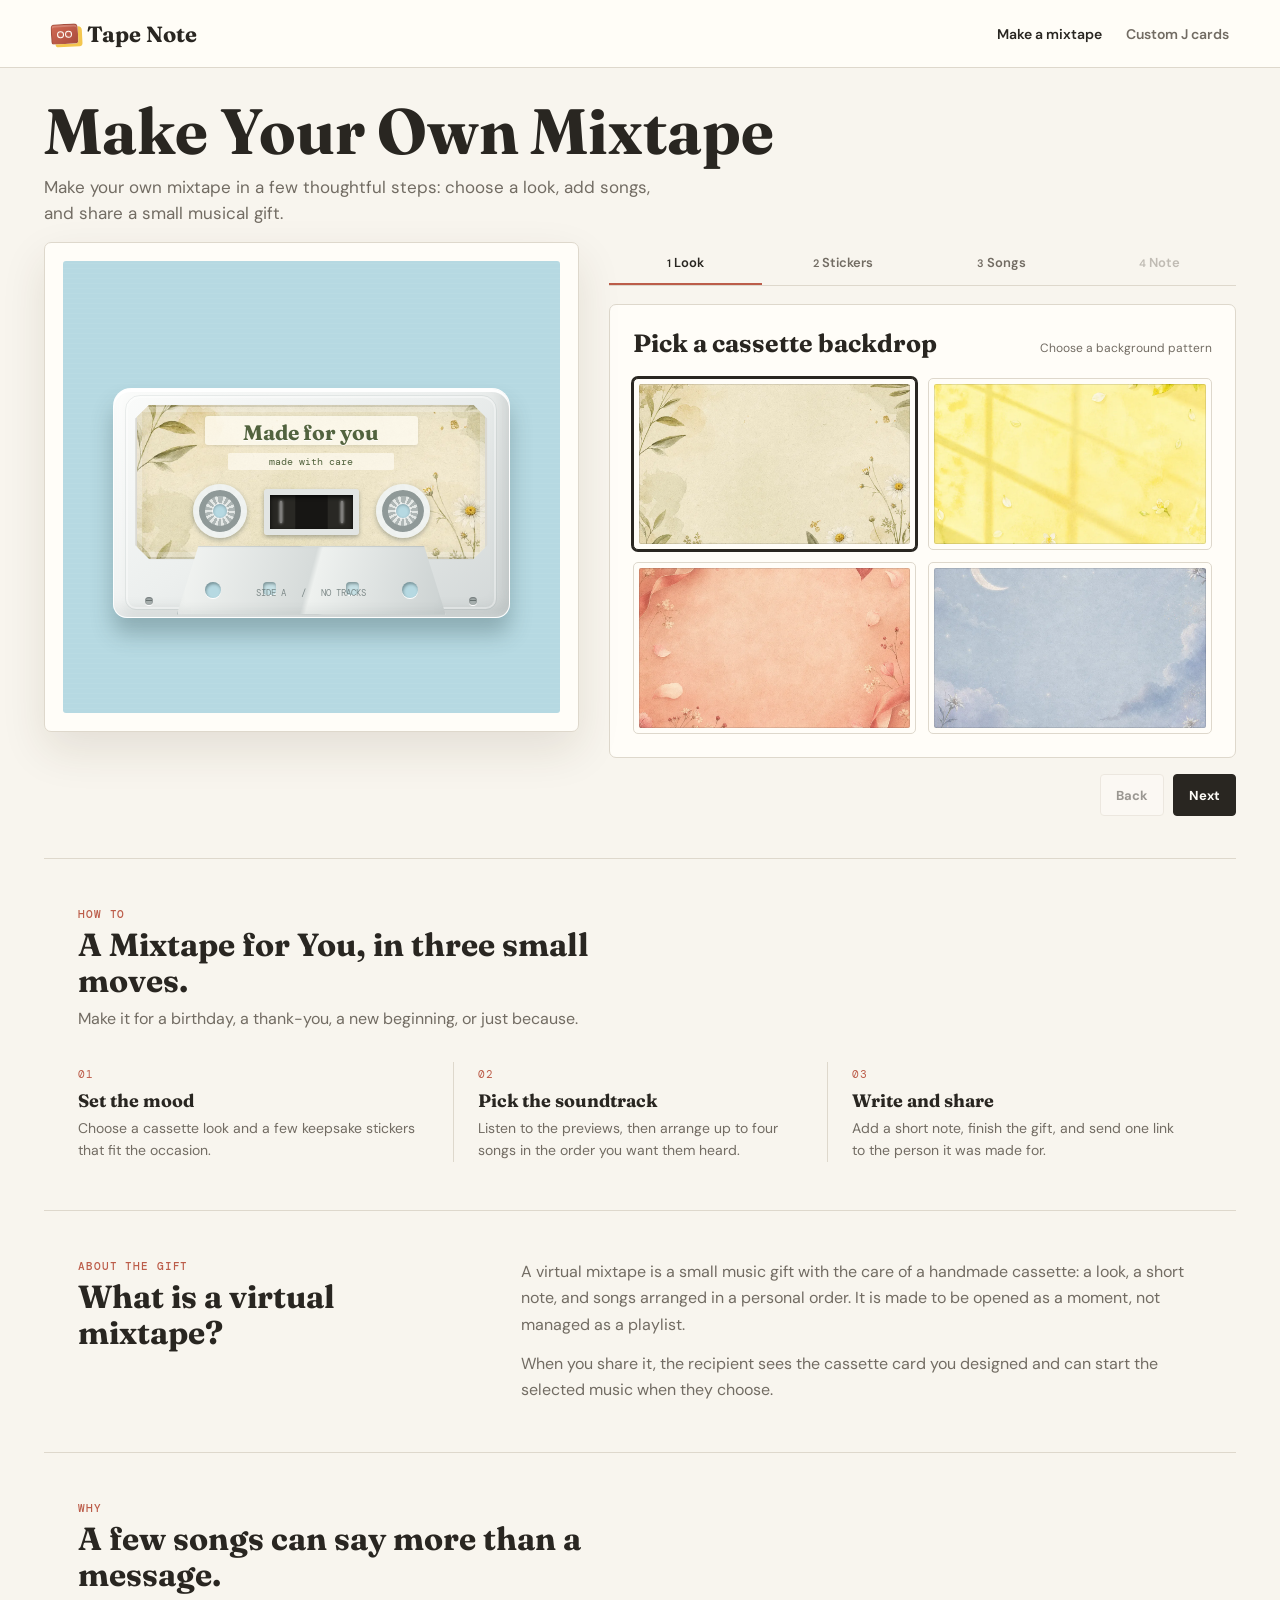
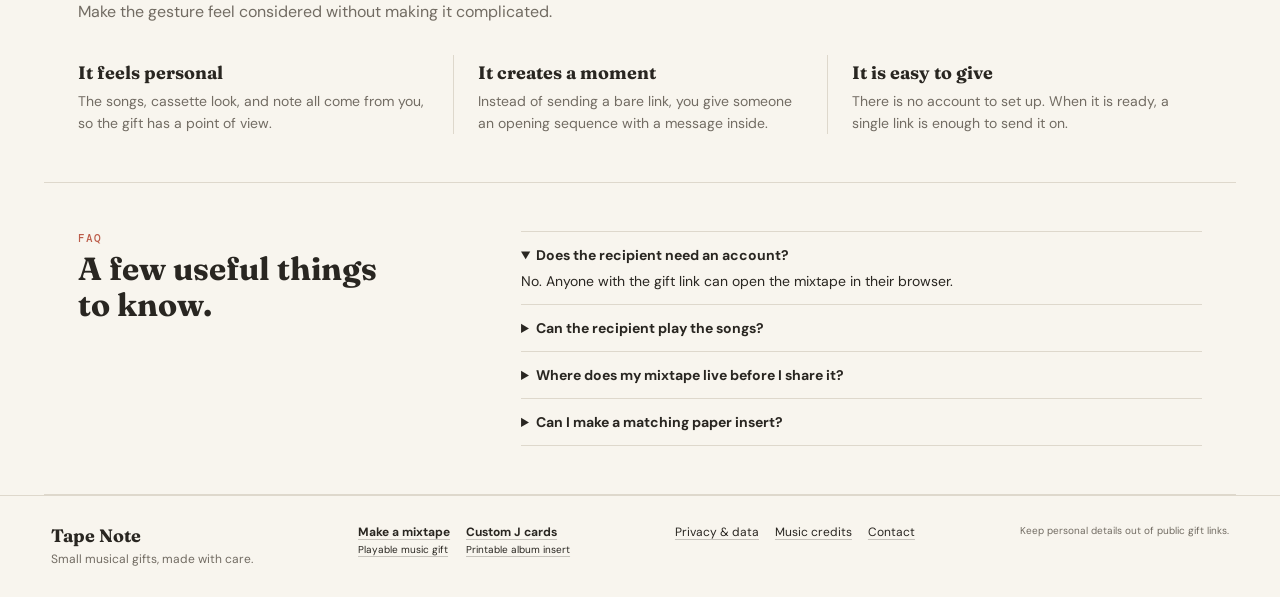
==== index.html @ 18b7fa3a "Initial site deploy" ====
<!doctype html>
<html lang="en">
  <head>
    <meta charset="UTF-8" />
    <meta name="viewport" content="width=device-width, initial-scale=1.0" />
    <meta name="description" content="Make your own mixtape as a custom cassette card. Choose a look, add songs and share a small musical gift." />
    <meta name="theme-color" content="#f8f5ed" />
    <link rel="canonical" href="http://127.0.0.1:4173/" />
    <link rel="icon" href="./assets/tape-note-favicon.svg" type="image/svg+xml" />
    <meta property="og:type" content="website" />
    <meta property="og:url" content="http://127.0.0.1:4173/" />
    <meta property="og:title" content="Make Your Own Mixtape | Tape Note" />
    <meta property="og:description" content="A small musical gift made from a cassette look, a few songs and a note." />
    <meta property="og:image" content="http://127.0.0.1:4173/assets/tape-note-social-preview-og.png" />
    <meta property="og:image:width" content="1200" />
    <meta property="og:image:height" content="630" />
    <meta name="twitter:card" content="summary_large_image" />
    <meta name="twitter:title" content="Make Your Own Mixtape | Tape Note" />
    <meta name="twitter:description" content="A small musical gift made from a cassette look, a few songs and a note." />
    <meta name="twitter:image" content="http://127.0.0.1:4173/assets/tape-note-social-preview-og.png" />
    <title>Make Your Own Mixtape | Tape Note</title>
    <link rel="preconnect" href="https://fonts.googleapis.com" />
    <link rel="preconnect" href="https://fonts.gstatic.com" crossorigin />
    <link href="https://fonts.googleapis.com/css2?family=DM+Mono:wght@400;500&family=DM+Sans:wght@400;500;600;700&family=Fraunces:opsz,wght@9..144,600;9..144,700&display=swap" rel="stylesheet" />
    <link rel="stylesheet" href="./styles.css" />
  </head>
  <body>
    <main id="app"></main>
    <script src="./app.js"></script>
    <script type="application/ld+json">
      {
        "@context": "https://schema.org",
        "@type": "WebApplication",
        "name": "Tape Note",
        "applicationCategory": "MultimediaApplication",
        "operatingSystem": "Web",
        "description": "Create and share a small cassette-style musical gift.",
        "url": "http://127.0.0.1:4173/"
      }
    </script>
  </body>
</html>
---- styles.css ----
:root {
  --ink: #292621;
  --muted: #726c63;
  --paper: #fffdf8;
  --line: #ded8cc;
  --cream: #f1e7cf;
  --yellow: #f4c64e;
  --sky: #78b8d1;
  --brick: #bc5d4a;
  --green: #789772;
  --shadow: 0 18px 45px rgba(64, 47, 21, .11);
}

* { box-sizing: border-box; }
body { margin: 0; color: var(--ink); background: #f8f5ee; font-family: "DM Sans", sans-serif; }
button, input, textarea { font: inherit; }
button { cursor: pointer; }

.site-header { height: 68px; display: flex; align-items: center; justify-content: space-between; padding: 0 clamp(18px, 4vw, 62px); border-bottom: 1px solid var(--line); background: rgba(255,253,248,.94); position: sticky; top: 0; z-index: 30; backdrop-filter: blur(12px); }
.brand { color: var(--ink); font-family: "Fraunces", serif; font-weight: 700; font-size: 22px; text-decoration: none; letter-spacing: 0; display: flex; gap: 9px; align-items: center; }
.brand-mark { width: 27px; height: 20px; display: inline-block; position: relative; background: linear-gradient(145deg,#d16a54 0%,#aa4c3d 100%); border: 1px solid rgba(95,55,43,.2); border-radius: 4px 4px 3px 3px; transform: rotate(-3deg); box-shadow: 4px 3px 0 var(--yellow), inset 0 2px 0 rgba(255,255,255,.2); }
.brand-mark:before,.brand-mark:after { content: ""; position:absolute; width: 5px; height:5px; top: 6px; border: 1.5px solid #fffdf8; border-radius: 50%; box-shadow: inset 0 0 0 1px rgba(255,255,255,.12); }
.brand-mark:before { left: 5px; }
.brand-mark:after { right: 5px; }
.site-nav { display: flex; gap: 24px; align-items: center; }
.site-nav a { color: var(--muted); text-decoration: none; font-size: 14px; font-weight: 600; }
.site-nav a.active { color: var(--ink); }
.language { font-family: "DM Mono", monospace; font-size: 12px; color: var(--muted); border: 0; background: none; }

.intro { max-width: 1260px; margin: 0 auto; padding: 42px clamp(18px, 4vw, 34px) 26px; display: flex; justify-content: space-between; gap: 30px; align-items: end; }
.mix-intro { padding-top:30px; padding-bottom:16px; }
.mix-intro h1 { margin-top:0; }
.eyebrow { color: var(--brick); font-family: "DM Mono", monospace; font-size: 11px; letter-spacing: .08em; text-transform: uppercase; font-weight: 500; }
h1 { font: 700 clamp(36px, 5vw, 64px)/1.02 "Fraunces", serif; margin: 9px 0 12px; letter-spacing: 0; max-width: 740px; }
.intro p { max-width: 610px; margin: 0; color: var(--muted); font-size: 17px; line-height: 1.5; }
.intro-note { color: var(--muted); font-size: 13px; max-width: 200px; line-height: 1.45; border-left: 2px solid var(--yellow); padding-left: 13px; }

.workspace { max-width: 1260px; margin: 0 auto; padding: 0 clamp(18px, 4vw, 34px) 42px; display: grid; grid-template-columns: minmax(400px, .92fr) minmax(440px, 1.08fr); gap: 30px; align-items: start; }
.preview-column { position: sticky; top: 94px; }
.preview-shell { background: var(--paper); border: 1px solid var(--line); padding: 18px; box-shadow: var(--shadow); border-radius: 7px; }
.preview-label { display: flex; justify-content: space-between; color: var(--muted); font: 11px "DM Mono", monospace; margin-bottom: 13px; text-transform: uppercase; }
.artboard { --preview-blue:#b6d9e2; position: relative; width: 100%; aspect-ratio: 1.1; overflow: hidden; border-radius: 3px; background: var(--preview-blue); isolation: isolate; }
.artboard:after { content: ""; position: absolute; inset: 0; z-index: -1; opacity: .22; background-image: repeating-linear-gradient(0deg, transparent, transparent 4px, rgba(255,255,255,.8) 5px); mix-blend-mode: soft-light; }
.card-message { position: absolute; width: 65%; left: 8%; top: 8%; font: 600 clamp(17px, 2.1vw, 28px)/1.05 "Fraunces", serif; color: var(--theme-ink, var(--ink)); overflow-wrap: anywhere; }
.card-message small { font: 12px "DM Mono", monospace; display: block; margin-bottom: 7px; text-transform: uppercase; opacity: .62; }
.cassette { position:absolute; width:80%; height:51%; left:10%; top:28%; border-radius:18px 18px 14px 14px; background:linear-gradient(145deg,#fbfcfb 0%,#ecefee 46%,#d2d7d7 100%); border:1px solid rgba(255,255,255,.96); box-shadow:inset 0 3px 0 rgba(255,255,255,.95),inset 8px 0 10px rgba(255,255,255,.35),inset -7px -8px 13px rgba(77,88,89,.15),0 16px 22px rgba(42,68,73,.3); }
.cassette:before { content:""; position:absolute; left:5.5%; right:5.5%; top:7%; height:66%; background-color:var(--theme-tape,#e7d5ad); background-image:var(--theme-art); background-size:cover; background-repeat:no-repeat; background-position:center; border:2px solid rgba(95,105,105,.2); clip-path:polygon(4% 0,96% 0,100% 9%,100% 91%,96% 100%,4% 100%,0 91%,0 9%); box-shadow:inset 0 0 0 5px rgba(255,255,255,.25),inset 0 0 18px rgba(45,67,67,.12),0 2px 4px rgba(51,68,69,.17); }
.cassette:after { content:""; position:absolute; left:3%; right:3%; top:3%; height:93%; pointer-events:none; border-radius:15px 15px 11px 11px; border:1px solid rgba(117,128,128,.12); box-shadow:inset 0 0 0 2px rgba(255,255,255,.35); }
.tape-title { position:absolute; z-index:5; left:23%; right:23%; top:12%; min-height:27px; padding:5px 7px 2px; border-radius:3px; background:rgba(255,253,244,.76); font:700 clamp(14px,1.8vw,21px)/1.05 "Fraunces",serif; text-align:center; color:var(--theme-ink,var(--ink)); overflow-wrap:anywhere; text-shadow:0 1px rgba(255,255,255,.7); box-shadow:0 1px 3px rgba(46,54,52,.12); }
.tape-from { position:absolute; z-index:5; left:29%; right:29%; top:28%; padding:2px 5px; border-radius:2px; text-align:center; font:10px "DM Mono",monospace; color:var(--theme-ink,var(--ink)); background:rgba(255,253,244,.68); overflow:hidden; white-space:nowrap; text-overflow:ellipsis; }
.reel { position:absolute; z-index:6; top:42%; width:54px; height:54px; border-radius:50%; background:repeating-conic-gradient(#aeb6b5 0 13deg,#e3e7e5 14deg 25deg); border:6px solid rgba(241,244,242,.96); box-shadow:inset 0 0 0 6px #8f9998,inset 0 2px 3px rgba(38,54,55,.25),0 2px 5px rgba(44,59,59,.35); }
.reel.one { left:20%; }.reel.two { right:20%; }.reel:after { content:""; position:absolute; inset:14px; border-radius:50%; background:#b6d9e2; box-shadow:inset 0 1px 3px rgba(32,48,49,.32),0 0 0 1px rgba(255,255,255,.7); }
.tape-window { position:absolute; z-index:5; left:38%; right:38%; top:44%; height:46px; border-radius:3px; background:linear-gradient(90deg,#292824 0 30%,#171614 31% 69%,#292824 70%); border:6px solid #e2e5e3; box-shadow:inset 0 2px 5px rgba(0,0,0,.8),0 2px 4px rgba(42,53,53,.34); display:flex; justify-content:space-between; padding:6px 10px; }.tape-window i { width:2px; background:rgba(255,255,255,.4); box-shadow:0 0 3px rgba(255,255,255,.9); }
.cassette-lower { position:absolute; z-index:4; left:16%; right:16%; bottom:1%; height:30%; background:linear-gradient(105deg,#f3f5f3,#d6dbda 49%,#eef1ef 51%,#cbd1d1); clip-path:polygon(8% 0,92% 0,100% 100%,0 100%); border:1px solid rgba(95,106,106,.17); box-shadow:0 -3px 4px rgba(255,255,255,.72),inset 0 -5px 8px rgba(66,79,80,.08); }
.case-hole,.case-pin { position:absolute; top:52%; border-radius:50%; box-shadow:inset 1px 2px 3px rgba(34,49,50,.42),0 1px 0 white; }.case-hole { width:16px; height:16px; background:#b6d9e2; }.case-pin { width:13px; height:13px; background:#c6e0e5; border-radius:4px; }.case-hole.left { left:10%; }.case-hole.right { right:10%; }.case-pin.left { left:32%; }.case-pin.right { right:32%; }
.case-screw { position:absolute; z-index:7; bottom:5%; width:8px; height:8px; border-radius:50%; background:#a7afae; box-shadow:inset 0 1px 2px rgba(45,54,55,.5),0 1px 0 white; }.case-screw:after { content:""; position:absolute; left:1px; right:1px; top:3px; height:1px; background:#66706f; }.screw-one { left:8%; }.screw-two { right:8%; }
.tape-count { position:absolute; z-index:7; bottom:8%; left:30%; right:30%; text-align:center; color:#637170; font:9px "DM Mono",monospace; opacity:.78; }
.track-strip { position:absolute; bottom:6%; left:8%; right:8%; color:var(--theme-ink,var(--ink)); font: 11px/1.4 "DM Mono", monospace; overflow: hidden; text-align:center; white-space:nowrap; text-overflow:ellipsis; }
.sticker { position:absolute; z-index:9; width: 38px; height:38px; border: 0; background:transparent; font-size: 30px; line-height:38px; padding: 0; touch-action:none; filter: drop-shadow(1px 2px 0 rgba(43,35,24,.17)); }
.sticker:hover:after { content:"x"; font: 12px "DM Mono", monospace; position:absolute; top:-3px; right:-4px; width:16px; height:16px; line-height:16px; color:white; background: var(--ink); border-radius:50%; }
.gift-artboard { display:flex; align-items:center; justify-content:center; flex-direction:column; gap:20px; padding:30px; }
.jcase { position:relative; width:min(94%, 460px); aspect-ratio:1.96; border-radius:7px; overflow:hidden; background:
  linear-gradient(90deg,rgba(172,184,191,.4),rgba(255,255,255,.72) 3.5%,rgba(242,246,247,.36) 50%,rgba(255,255,255,.68) 96.5%,rgba(151,165,174,.43)),
  linear-gradient(180deg,rgba(255,255,255,.9),rgba(213,221,225,.58)); border:1px solid rgba(104,119,130,.5); box-shadow:0 20px 34px rgba(50,72,80,.25), 0 2px 0 rgba(255,255,255,.74) inset, 0 -2px 0 rgba(88,103,114,.15) inset; transform:perspective(1400px) rotateX(.8deg); }
.jcase-shell { position:absolute; z-index:6; inset:0; border-radius:inherit; background:
  linear-gradient(90deg,rgba(105,121,133,.28) 0 1.4%,rgba(255,255,255,.5) 1.5% 3.6%,transparent 3.7% 96.3%,rgba(255,255,255,.5) 96.4% 98.5%,rgba(105,121,133,.28) 98.6%),
  linear-gradient(180deg,transparent 48.2%,rgba(112,125,134,.28) 48.4% 49%,rgba(255,255,255,.45) 49.2% 50%,transparent 50.2% 58.6%,rgba(112,125,134,.25) 58.8% 59.4%,transparent 59.6%); border:2px solid rgba(255,255,255,.5); box-shadow:inset 0 0 0 1px rgba(93,108,120,.28), inset 8px 0 8px rgba(108,124,135,.16), inset -8px 0 8px rgba(108,124,135,.16), inset 0 9px 10px rgba(255,255,255,.25), inset 0 -10px 12px rgba(83,99,110,.1); pointer-events:none; }
.jcase-shell:before,.jcase-shell:after { content:""; position:absolute; left:4.5%; right:4.5%; height:3px; border-radius:50%; background:linear-gradient(180deg,rgba(255,255,255,.9),rgba(101,116,126,.22)); box-shadow:0 1px 2px rgba(80,95,105,.2); }
.jcase-shell:before { top:2px; }
.jcase-shell:after { bottom:2px; transform:scaleY(-1); }
.jcase-paper { position:absolute; z-index:1; left:4.4%; right:4.4%; top:4.6%; bottom:4.6%; border-radius:3px; background:
  linear-gradient(180deg,rgba(255,255,255,.98) 0%,rgba(250,248,243,.98) 52%,rgba(246,241,232,.96) 100%),
  repeating-linear-gradient(90deg,rgba(155,136,104,.06) 0 1px,transparent 1px 18px),
  repeating-linear-gradient(0deg,rgba(155,136,104,.04) 0 1px,transparent 1px 24px); box-shadow:inset 0 0 0 1px rgba(170,160,145,.22), inset 0 0 0 7px rgba(255,255,255,.15), 0 1px 0 rgba(255,255,255,.65); pointer-events:none; }
.jcase:before { content:""; position:absolute; z-index:7; inset:4px; border-radius:4px; border:1px solid rgba(98,111,124,.2); box-shadow:inset 0 0 0 1px rgba(255,255,255,.52); pointer-events:none; }
.jcase:after { content:""; position:absolute; z-index:5; inset:0; background:linear-gradient(118deg,rgba(255,255,255,.36) 0 14%,transparent 14% 48%,rgba(255,255,255,.12) 49% 56%,transparent 57%), linear-gradient(180deg,rgba(255,255,255,.08),transparent 38%,rgba(82,95,104,.04)); mix-blend-mode:screen; opacity:.72; pointer-events:none; }
.jcase-shine { position:absolute; z-index:5; left:-16%; top:-28%; width:54%; height:150%; transform:rotate(16deg); background:linear-gradient(90deg,transparent,rgba(255,255,255,.24),transparent); pointer-events:none; }
.jcase-frame { position:absolute; z-index:8; inset:0; width:100%; height:100%; object-fit:fill; pointer-events:none; filter:brightness(1.05) saturate(.82) contrast(.94); }
.jcase-with-frame { background:transparent; border:0; box-shadow:none; }
.jcase-with-frame:before { content:none; }
.jcase-with-frame:after { content:none; }
.jcase-with-frame .jcase-shell,.jcase-with-frame .jcase-shine { display:none; }
.jcase-with-frame .jcase-paper { left:10.7%; right:10.7%; top:12.5%; bottom:11.5%; background:linear-gradient(180deg,rgba(255,255,255,.99),rgba(250,247,238,.98)),repeating-linear-gradient(90deg,rgba(175,149,110,.055) 0 1px,transparent 1px 18px),repeating-linear-gradient(0deg,rgba(175,149,110,.035) 0 1px,transparent 1px 24px); }
.jcase-with-frame .jcard-top { left:10.7%; right:10.7%; top:12.5%; height:37.2%; }
.jcase-with-frame .jcard-band { left:10.7%; right:10.7%; top:49.7%; height:8.8%; }
.jcase-with-frame .jcard-tracks { left:10.7%; right:10.7%; top:58.5%; bottom:11.5%; }
.jcard-top { position:absolute; z-index:2; left:4.4%; right:4.4%; top:4.6%; height:43.8%; overflow:hidden; border-radius:3px 3px 0 0; background:radial-gradient(circle at 9% 21%,rgba(177,201,157,.2) 0 2px,transparent 2.5px),radial-gradient(circle at 85% 25%,rgba(215,165,159,.16) 0 2px,transparent 2.5px),linear-gradient(180deg,rgba(255,255,255,.98),rgba(245,242,236,.95)),repeating-linear-gradient(90deg,rgba(152,141,124,.04) 0 1px,transparent 1px 20px); box-shadow:inset 0 -1px 0 rgba(108,119,129,.08); }
.jcard-band { position:absolute; z-index:2; left:4.4%; right:4.4%; top:48.4%; height:11%; display:grid; grid-template-columns:auto auto auto 1fr auto auto auto 1fr; align-items:center; gap:4px; padding:0 3.5%; color:#403d38; background:linear-gradient(180deg,#fdf9ef,#f6efdd); border-top:1px solid rgba(120,108,92,.12); border-bottom:1px solid rgba(120,108,92,.18); font:7px "DM Mono",monospace; letter-spacing:.01em; text-transform:uppercase; }
.jcard-band span { display:inline-grid; place-items:center; width:12px; height:12px; color:#fffdf8; background:#2d2a25; border-radius:1px; font-size:8px; }
.jcard-band i { width:8px; height:8px; border:1px solid #67615a; border-radius:2px; }
.jcard-tracks { position:absolute; z-index:2; left:4.4%; right:4.4%; top:59.4%; bottom:4.6%; display:grid; grid-auto-flow:column; grid-template-columns:repeat(2,minmax(0,1fr)); grid-template-rows:repeat(2,minmax(0,1fr)); column-gap:9%; list-style:none; margin:0; padding:6px 7%; color:#1a5f9d; background:
  linear-gradient(180deg,rgba(255,255,255,.86),rgba(255,255,255,.78)),
  repeating-linear-gradient(#fffdf8 0 20px,#d9d1c3 21px); font:10px/20px "DM Sans",sans-serif; overflow:hidden; box-shadow:inset 0 1px 0 rgba(255,255,255,.86), inset 0 0 0 1px rgba(186,174,148,.1); }
.jcard-tracks li { min-width:0; white-space:nowrap; overflow:hidden; text-overflow:ellipsis; border-bottom:1px dotted rgba(71,64,52,.18); }
.gift-sticker { display:inline-grid; place-items:center; width:66px; height:66px; background:transparent; transform:rotate(-4deg); }
.gift-sticker img { display:block; width:100%; height:100%; object-fit:contain; filter:drop-shadow(0 5px 5px rgba(78,65,42,.16)); }
.gift-sticker.on-jcard { position:absolute; left:50%; top:52%; z-index:4; width:54px; height:54px; transform:translate(-50%,-50%) rotate(-4deg); }
.gift-sticker.on-jcard.sticker-count-2.sticker-slot-0 { left:34%; top:48%; }
.gift-sticker.on-jcard.sticker-count-2.sticker-slot-1 { left:67%; top:57%; }
.gift-sticker.on-jcard.sticker-count-3.sticker-slot-0 { left:24%; top:50%; }
.gift-sticker.on-jcard.sticker-count-3.sticker-slot-1 { left:51%; top:60%; }
.gift-sticker.on-jcard.sticker-count-3.sticker-slot-2 { left:77%; top:43%; }
.sticker-paper-sprig { color:#7a9a70; background:#f6efe0; border-radius:50% 44% 50% 45%; }
.sticker-tiny-heart { color:#c97674; background:#fff0ee; border-radius:50%; }
.little-note-card { position:relative; z-index:1; width:min(72%, 330px); min-height:112px; padding:24px 26px 16px 48px; color:#1a5f9d; background:repeating-linear-gradient(#fff 0 24px,#dfe5ec 25px),linear-gradient(90deg,transparent 0 40px,#efb5aa 41px,#efb5aa 42px,transparent 43px); border-radius:10px; box-shadow:0 10px 22px rgba(53,70,78,.16); transform:rotate(-2deg); }
.little-note-card:before { content:""; position:absolute; left:15px; top:17px; width:9px; height:9px; border-radius:50%; background:#acd4df; box-shadow:0 24px 0 #acd4df,0 48px 0 #acd4df,0 72px 0 #acd4df; }
.note-to { display:flex; align-items:baseline; gap:7px; min-width:0; margin:0 0 7px; color:#6c8394; }
.note-to small { color:#7b94a2; font:10px "DM Mono",monospace; letter-spacing:.06em; text-transform:uppercase; }
.note-to b { display:block; min-width:0; max-width:calc(100% - 30px); overflow:hidden; color:#b46b5b; font:700 19px/1 "Fraunces",serif; letter-spacing:0; text-overflow:ellipsis; text-shadow:0 1px rgba(255,255,255,.75); white-space:nowrap; border-bottom:1px solid rgba(180,107,91,.45); }
.note-from { display:flex; align-items:baseline; gap:7px; min-width:0; margin:-2px 0 8px; color:#6c8394; }
.note-from small { color:#7b94a2; font:10px "DM Mono",monospace; letter-spacing:.06em; text-transform:uppercase; }
.note-from b { min-width:0; max-width:calc(100% - 42px); overflow:hidden; color:#6b7f87; font:600 12px/1.1 "DM Sans",sans-serif; text-overflow:ellipsis; white-space:nowrap; }
.little-note-card p { margin:0; font-size:15px; line-height:1.6; overflow-wrap:anywhere; }
.final-gift { justify-content:flex-start; gap:14px; min-height:560px; padding:34px 30px 40px; }
.final-gift .little-note-card { z-index:4; width:min(64%, 310px); min-height:124px; margin-bottom:-38px; padding:20px 24px 14px 45px; transform:rotate(-2deg); box-shadow:0 12px 24px rgba(53,70,78,.19); }
.final-gift .little-note-card p { font-size:14px; line-height:1.58; }
.final-gift .jcase { z-index:2; width:min(76%, 430px); transform:perspective(1400px) rotateX(.5deg) rotateZ(-.4deg); }
.gift-cassette-player { position:relative; z-index:3; width:min(66%, 350px); aspect-ratio:1.82; margin-top:-8px; filter:drop-shadow(0 13px 18px rgba(49,72,76,.18)); }
.gift-player-stack { position:relative; z-index:3; width:min(78%, 410px); display:grid; gap:12px; justify-items:center; }
.gift-player-stack .gift-cassette-player { width:100%; }
.gift-track-list { width:100%; display:grid; gap:5px; padding:8px; background:rgba(255,253,248,.76); border:1px solid rgba(63,83,87,.15); border-radius:8px; text-align:left; }
.gift-track-button { display:grid; grid-template-columns:22px 1fr auto; align-items:center; gap:8px; min-height:32px; padding:5px 8px; border:0; border-radius:5px; color:#39494d; background:transparent; text-align:left; }
.gift-track-button:hover,.gift-track-button.is-current { background:rgba(182,217,226,.5); }
.gift-track-button span { color:#7b8b8d; font:11px "DM Mono",monospace; }
.gift-track-button strong { overflow:hidden; text-overflow:ellipsis; white-space:nowrap; font-size:12px; }
.gift-track-button small { color:#718084; font:10px "DM Mono",monospace; }
.gift-cassette-player .cassette { width:100%; height:100%; left:0; top:0; box-shadow:inset 0 3px 0 rgba(255,255,255,.95),inset 8px 0 10px rgba(255,255,255,.35),inset -7px -8px 13px rgba(77,88,89,.15),0 10px 16px rgba(42,68,73,.2); }
.gift-cassette-player .tape-title { font-size:clamp(13px,1.7vw,19px); }
.gift-cassette-player .tape-from { font-size:9px; }
.gift-cassette-player .tape-count { bottom:8%; }
.gift-cassette-player.is-playing .reel.one,
.gift-cassette-player.is-playing .reel.two { animation:cassette-reel-spin 5s linear infinite; }
@keyframes cassette-reel-spin { to { transform:rotate(360deg); } }
.cassette-play { position:absolute; z-index:8; left:50%; top:52%; display:grid; place-items:center; width:34px; height:34px; transform:translate(-50%,-50%); padding:0 0 0 2px; color:#fffdf8; border:2px solid rgba(255,255,255,.7); border-radius:50%; background:#22211e; box-shadow:0 2px 5px rgba(26,31,31,.44),inset 0 1px 1px rgba(255,255,255,.15); font-size:11px; line-height:1; }
.cassette-play:hover { background:#050505; }
.cassette-play.is-playing { padding-left:0; }
@media (prefers-reduced-motion: reduce) { .gift-cassette-player.is-playing .reel { animation:none; } }
.player-card { z-index:3; width:min(78%, 360px); display:grid; grid-template-columns:48px 1fr; gap:12px; align-items:center; padding:14px 16px; background:#fffdf8; border-radius:12px; box-shadow:0 12px 25px rgba(54,61,66,.16); }
.player-card strong { display:block; font-size:13px; white-space:nowrap; overflow:hidden; text-overflow:ellipsis; }
.player-card small { display:block; margin-top:2px; color:var(--muted); font-size:11px; }
.player-line { grid-column:1/-1; height:5px; border-radius:10px; background:#e7e3dd; overflow:hidden; }
.player-line i { display:block; width:22%; height:100%; background:#2d2a25; }
.song-play.big { width:44px; height:44px; color:#fffdf8; background:#050505; border-color:#050505; }
.preview-foot { display:flex; justify-content:space-between; align-items:center; font-size: 12px; color:var(--muted); padding: 13px 2px 0; }
.play-all { border:0; color:var(--ink); font: 500 12px "DM Mono", monospace; background:transparent; text-decoration:underline; text-underline-offset:3px; }

.editor { min-width: 0; }
.step-tabs { display:flex; gap: 4px; border-bottom:1px solid var(--line); margin-bottom:18px; overflow:auto; scrollbar-width:none; }
.step-tab { flex: 1; min-width:82px; padding: 12px 8px; color:var(--muted); font-size: 13px; font-weight: 600; border:0; background:transparent; border-bottom:2px solid transparent; white-space:nowrap; }
.step-tab.active { color:var(--ink); border-color:var(--brick); }
.step-tab:disabled { cursor:not-allowed; opacity:.42; }
.editor-panel { border: 1px solid var(--line); border-radius: 7px; background:var(--paper); padding: 23px; min-height: 415px; }
.step-heading { display:flex; justify-content:space-between; align-items:baseline; gap:12px; margin-bottom:20px; }.step-heading h2 { font: 700 25px "Fraunces", serif; margin:0; }.step-heading span { color:var(--muted); font-size:12px; }
.theme-grid { display:grid; grid-template-columns:repeat(2, 1fr); gap:10px; }
.backdrop-grid { display:grid; grid-template-columns:repeat(2, 1fr); gap:12px; }
.backdrop-option { aspect-ratio:1.65; padding:5px; border:1px solid var(--line); border-radius:5px; background:var(--paper); }
.backdrop-option i { display:block; width:100%; height:100%; background-color:var(--backdrop-color); background-image:var(--backdrop-art); background-size:cover; background-repeat:no-repeat; background-position:center; border-radius:2px; box-shadow:inset 0 0 0 1px rgba(39,38,33,.12); }
.backdrop-option.selected { border-color:var(--ink); box-shadow:0 0 0 2px var(--ink); }
.backdrop-option:focus-visible { outline:2px solid var(--brick); outline-offset:3px; }
.theme-option, .template-option { position:relative; text-align:left; min-height:108px; padding:14px; border:1px solid var(--line); border-radius:5px; background:var(--paper); color:var(--ink); overflow:hidden; }
.theme-option.selected, .template-option.selected { outline:2px solid var(--ink); outline-offset:1px; }.theme-swatch { position:absolute; inset:0; opacity:.9; }.theme-option span { position:relative; z-index:1; display:block; font:700 16px "Fraunces",serif; }.theme-option small { position:relative; z-index:1; display:block; margin-top:5px; font-size:11px; }
.template-grid { grid-template-columns:1fr; }.template-option { min-height:116px; padding:18px 16px 16px 130px; transition:border-color .18s ease, transform .18s ease, box-shadow .18s ease; }.template-option:hover { border-color:var(--ink); transform:translateY(-1px); }.template-option.selected { box-shadow:0 5px 12px rgba(45,41,33,.12); }.template-option span,.template-option small { position:relative; z-index:1; display:block; }.template-option span { font:700 18px "Fraunces",serif; }.template-option small { margin-top:5px; color:var(--muted); font:11px "DM Mono",monospace; }.template-swatch { position:absolute; left:14px; top:14px; width:96px; height:86px; overflow:hidden; border:1px solid rgba(47,45,37,.28); border-radius:3px; box-shadow:inset 0 0 0 3px rgba(255,255,255,.5),0 3px 7px rgba(52,47,37,.12); }.template-swatch:before,.template-swatch:after { content:""; position:absolute; }.template-choice-minimal .template-swatch { background:#fffdf6; }.template-choice-minimal .template-swatch:before { inset:13px 16px 12px; border:2px solid #52633e; border-radius:42px 42px 4px 4px; border-bottom:0; opacity:.72; }.template-choice-minimal .template-swatch:after { left:31px; top:34px; width:34px; height:34px; border:2px solid #52633e; border-radius:50%; box-shadow:0 -15px 0 -13px #52633e; opacity:.72; }.template-choice-floral .template-swatch { background:#fbf3e7 url("assets/jcard-flower-garden-v1.webp") center/cover; }.template-choice-floral .template-swatch:before { inset:0; background:rgba(255,252,245,.22); }.template-choice-floral .template-swatch:after { width:30px; height:30px; left:33px; top:28px; border:5px solid #d78d87; border-radius:48% 52% 45% 55%; box-shadow:18px -9px 0 -4px #d78d87,-16px -7px 0 -4px #d78d87,7px 13px 0 -4px #769071; }.template-choice-grid .template-swatch { background-color:#f1efe0; background-image:linear-gradient(rgba(53,90,112,.28) 1px,transparent 1px),linear-gradient(90deg,rgba(53,90,112,.28) 1px,transparent 1px); background-size:14px 14px; }.template-choice-grid .template-swatch:before { width:54px; height:54px; left:21px; top:16px; border-radius:50%; background:#273943; box-shadow:inset 0 0 0 11px #344a54,inset 0 0 0 26px #c86456; }.template-choice-grid .template-swatch:after { width:7px; height:7px; left:44px; top:39px; border-radius:50%; background:#f1efe0; }
.pattern-option { min-height:132px; padding-left:112px; display:flex; flex-direction:column; justify-content:center; }.pattern-swatch { position:absolute; left:15px; top:30px; width:82px; height:55px; display:block; border-radius:9px 9px 7px 7px; border:2px solid rgba(255,255,255,.96); outline:1px solid rgba(79,77,68,.18); box-shadow:inset 0 2px 0 rgba(255,255,255,.9),inset 0 -4px 6px rgba(54,62,58,.15),0 4px 8px rgba(47,38,24,.18); overflow:hidden; background:linear-gradient(145deg,#fbfcfb,#d7dcda); }
.pattern-swatch:before { content:""; position:absolute; left:7px; right:7px; top:5px; height:33px; background-color:#f2e6be; background-image:var(--thumb-art); background-size:cover; background-position:center; clip-path:polygon(7% 0,93% 0,100% 13%,100% 87%,93% 100%,7% 100%,0 87%,0 13%); border:1px solid rgba(58,67,63,.2); box-shadow:inset 0 0 0 2px rgba(255,255,255,.24); }
.pattern-swatch:after { content:""; position:absolute; left:11px; right:11px; bottom:4px; height:11px; background:linear-gradient(105deg,#eef1ef,#cbd1d1 49%,#f4f5f3 51%); clip-path:polygon(9% 0,91% 0,100% 100%,0 100%); }
.thumb-reel { position:absolute; z-index:3; top:23px; width:12px; height:12px; border-radius:50%; background:#cbd3d1; border:2px solid #f6f8f5; box-shadow:inset 0 0 0 2px #889594; }.thumb-reel.left { left:18px; }.thumb-reel.right { right:18px; }.thumb-window { position:absolute; z-index:4; top:24px; left:35px; width:12px; height:10px; border:2px solid #dfe5e2; background:#252520; border-radius:1px; }
.sticker-grid { display:grid; grid-template-columns:repeat(3, 1fr); gap:10px; }.sticker-option { min-height:82px; border:1px solid var(--line); border-radius:5px; background:#fffdf8; color:var(--ink); font-size:28px; }.sticker-option.selected { border-color:var(--ink); box-shadow:0 0 0 2px var(--ink); }.sticker-option .gift-sticker { margin:0 auto 7px; transform:scale(.82) rotate(-6deg); }.sticker-option span:last-child { display:block; margin-top:5px; font: 11px "DM Mono",monospace; color:var(--muted); }.sticker-option:disabled { opacity:.4; cursor:not-allowed; }
.playlist-filter { display:flex; gap:7px; overflow:auto; margin-bottom:14px; }.filter-pill { flex:0 0 auto; border:1px solid var(--line); color:var(--muted); background:transparent; border-radius:20px; font-size:12px; padding:7px 11px; }.filter-pill.active { background:var(--ink); color:#fffdf8; border-color:var(--ink); }
.song-list { display:grid; gap:8px; }.song { display:grid; grid-template-columns:34px 1fr auto; gap:10px; align-items:center; padding:9px 10px; border:1px solid var(--line); border-radius:5px; }.song.chosen { background:#f7f0dd; border-color:#d9b95e; }.song-play { width:30px; height:30px; border:1px solid var(--ink); border-radius:50%; background:#fffdf8; font-size:11px; line-height:1; }.song-play.is-playing { color:#fffdf8; background:var(--ink); }.song strong { display:block; font-size:13px; }.song small { display:block; font:11px "DM Mono",monospace; color:var(--muted); margin-top:2px; }.song small a { color:inherit; text-decoration:underline; text-underline-offset:2px; }.song-add { border:0; background:transparent; color:var(--brick); font-size:12px; font-weight:700; }
.chosen-tracks { margin-top:18px; padding-top:16px; border-top:1px dashed var(--line); }.chosen-tracks h3 { font-size:12px; text-transform:uppercase; letter-spacing:.06em; margin:0 0 8px; color:var(--muted); }.chosen-row { display:grid; grid-template-columns:24px 1fr auto auto auto; align-items:center; gap:7px; font-size:13px; padding:5px 0; }.small-action { border:0; background:transparent; color:var(--muted); padding:2px 4px; font-family:"DM Mono",monospace; }.small-action:hover { color:var(--brick); }
.field-grid { display:grid; grid-template-columns:1fr 1fr; gap:13px; }.field.full { grid-column:1/-1; }.field label { display:flex; justify-content:space-between; margin-bottom:6px; font-size:12px; font-weight:700; }.field label span { color:var(--muted); font:11px "DM Mono",monospace; font-weight:400; }.field input,.field textarea { width:100%; padding:10px 11px; border:1px solid var(--line); border-radius:4px; color:var(--ink); background:#fffefa; outline:none; }.field textarea { min-height:88px; resize:vertical; }.field input:focus,.field textarea:focus { border-color:var(--brick); box-shadow:0 0 0 3px rgba(188,93,74,.12); }
.action-bar { display:flex; flex-wrap:wrap; gap:9px; margin-top:16px; }.editor-actions { justify-content:flex-end; }.primary,.secondary { min-height:42px; border-radius:4px; padding:0 15px; font-weight:700; font-size:13px; }.primary { color:#fffdf8; background:var(--ink); border:1px solid var(--ink); }.secondary { color:var(--ink); border:1px solid var(--line); background:#fffdf8; }.primary:hover { background:#4a443a; }.secondary:hover { border-color:var(--ink); }.secondary:disabled { opacity:.45; cursor:not-allowed; }.privacy-note { color:var(--muted); font-size:11px; line-height:1.45; margin:14px 0 0; }
.toast { position:fixed; bottom:22px; left:50%; transform:translateX(-50%); z-index:50; color:white; background:var(--ink); padding:10px 15px; font-size:13px; box-shadow:var(--shadow); border-radius:4px; }
.error { color:#a9352b; font-size:12px; min-height:18px; margin-top:10px; }

.gift-page { min-height:calc(100vh - 68px); background:#b6d9e2; padding:42px clamp(18px,4vw,34px) 70px; text-align:center; }
.gift-heading { max-width:620px; margin:0 auto 20px; }
.gift-heading h1 { margin-left:auto; margin-right:auto; }
.gift-heading p { margin:0 auto; color:#51636a; line-height:1.55; max-width:460px; }
.gift-showcase { max-width:640px; margin:0 auto; }
.gift-showcase .gift-artboard { aspect-ratio:auto; background:transparent; overflow:visible; }
.share-panel { max-width:420px; margin:18px auto 0; text-align:left; }
.gift-credits { max-width:620px; margin:18px auto 0; padding:9px 2px 0; border-top:1px solid rgba(63,83,87,.16); color:#52636a; text-align:left; font-size:11px; line-height:1.5; }
.gift-credits summary { width:max-content; cursor:pointer; color:#66797d; font:600 11px "DM Mono",monospace; letter-spacing:.04em; }
.gift-credits summary::marker { color:#829598; }
.gift-credits div { padding:7px 0 0 14px; }
.gift-credits p { margin:2px 0; }
.gift-credits a { color:inherit; }
.share-panel label { display:block; margin-bottom:8px; font-weight:700; font-size:13px; }
.share-panel div { display:grid; grid-template-columns:1fr auto; gap:8px; }
.share-panel input { width:100%; min-height:42px; border:0; border-radius:7px; padding:0 12px; color:var(--muted); background:#fffdf8; box-shadow:inset 0 0 0 1px rgba(38,35,29,.1); }
.gift-page .action-bar { justify-content:center; }

.details { max-width:1192px; margin:0 auto; padding: 54px clamp(18px,4vw,34px) 80px; border-top:1px solid var(--line); }.details-grid { display:grid; grid-template-columns:.65fr 1.35fr; gap:60px; }.details h2 { margin:0 0 14px; font:700 34px/1.1 "Fraunces",serif; }.details p { color:var(--muted); line-height:1.65; }.faq { display:grid; gap:0; }.faq details { border-top:1px solid var(--line); padding:14px 0; }.faq details:last-child { border-bottom:1px solid var(--line); }.faq summary { cursor:pointer; font-weight:700; font-size:14px; }.faq p { margin:8px 0 0; font-size:14px; }
.mix-howto,.mix-what-is,.mix-why,.mix-faq { max-width:1192px; margin:0 auto; padding:48px clamp(18px,4vw,34px); border-bottom:1px solid var(--line); }
.mix-howto { border-top:1px solid var(--line); }
.mix-section-heading,.mix-howto-heading { max-width:610px; }.mix-section-heading h2,.mix-howto-heading h2,.mix-what-is h2,.mix-faq-heading h2 { margin:6px 0 8px; font:700 32px/1.12 "Fraunces",serif; }.mix-section-heading p,.mix-howto-heading p { margin:0; color:var(--muted); line-height:1.55; }
.mix-howto-steps,.mix-why-points { display:grid; grid-template-columns:repeat(3,1fr); gap:0; margin-top:30px; }.mix-howto-steps article,.mix-why-points article { min-width:0; padding:0 24px; border-left:1px solid var(--line); }.mix-howto-steps article:first-child,.mix-why-points article:first-child { padding-left:0; border-left:0; }.mix-howto-steps span { color:var(--brick); font:11px "DM Mono",monospace; letter-spacing:.08em; }.mix-howto-steps h3,.mix-why-points h3 { margin:8px 0 7px; font:700 18px/1.15 "Fraunces",serif; }.mix-howto-steps p,.mix-why-points p { margin:0; color:var(--muted); font-size:14px; line-height:1.55; }
.mix-what-is,.mix-faq { display:grid; grid-template-columns:.72fr 1.28fr; gap:60px; }.mix-what-is p { margin:0 0 13px; color:var(--muted); line-height:1.65; }.mix-what-is p:last-child { margin-bottom:0; }.mix-faq-heading { max-width:330px; }.mix-faq .faq { align-self:start; }.mix-faq .faq a { color:var(--ink); font-weight:700; text-underline-offset:3px; }
.jcard-howto { max-width:1192px; margin:0 auto; padding:42px clamp(18px,4vw,34px); border-top:1px solid var(--line); border-bottom:1px solid var(--line); }.jcard-howto-heading { max-width:560px; }.jcard-howto h2 { margin:6px 0 7px; font:700 30px/1.1 "Fraunces",serif; }.jcard-howto-heading p { margin:0; color:var(--muted); line-height:1.55; }.jcard-howto-steps { display:grid; grid-template-columns:repeat(3,1fr); gap:0; margin-top:28px; }.jcard-howto-steps article { min-width:0; padding:0 24px; border-left:1px solid var(--line); }.jcard-howto-steps article:first-child { padding-left:0; border-left:0; }.jcard-howto-steps span { color:var(--brick); font:11px "DM Mono",monospace; letter-spacing:.08em; }.jcard-howto-steps h3 { margin:8px 0 7px; font:700 18px/1.15 "Fraunces",serif; }.jcard-howto-steps p { margin:0; color:var(--muted); font-size:14px; line-height:1.55; }
.jcard-why,.jcard-what-is,.jcard-faq { max-width:1192px; margin:0 auto; padding:48px clamp(18px,4vw,34px); border-bottom:1px solid var(--line); }
.jcard-section-heading { max-width:610px; }.jcard-section-heading h2,.jcard-what-is h2,.jcard-faq-heading h2 { margin:6px 0 8px; font:700 32px/1.12 "Fraunces",serif; }.jcard-section-heading p { margin:0; color:var(--muted); line-height:1.55; }
.jcard-why-points { display:grid; grid-template-columns:repeat(3,1fr); gap:0; margin-top:30px; }.jcard-why-points article { min-width:0; padding:0 24px; border-left:1px solid var(--line); }.jcard-why-points article:first-child { padding-left:0; border-left:0; }.jcard-why-points h3 { margin:0 0 7px; font:700 18px/1.15 "Fraunces",serif; }.jcard-why-points p { margin:0; color:var(--muted); font-size:14px; line-height:1.55; }
.jcard-what-is,.jcard-faq { display:grid; grid-template-columns:.72fr 1.28fr; gap:60px; }.jcard-what-is p { margin:0 0 13px; color:var(--muted); line-height:1.65; }.jcard-what-is p:last-child { margin-bottom:0; }.jcard-faq-heading { max-width:330px; }.jcard-faq .faq { align-self:start; }.jcard-faq .faq a { color:var(--ink); font-weight:700; text-underline-offset:3px; }

/* The template cards show the actual paper art, not an abstract icon. */
.template-choice-minimal .template-swatch { background:#f7f0e2 url("assets/jcard-letterpress-ivory-v1.webp") center/cover; }.template-choice-minimal .template-swatch:before,.template-choice-minimal .template-swatch:after { display:none; }
.template-choice-floral .template-swatch:after { display:none; }
.template-choice-grid .template-swatch { background:#e7d2a8 url("assets/jcard-record-atelier-v1.webp") center/cover; }.template-choice-grid .template-swatch:before,.template-choice-grid .template-swatch:after { display:none; }

/* J card */
.j-artboard { --j-ink:var(--theme-ink,var(--ink)); aspect-ratio:1.42; display:grid; grid-template-columns:1fr 1.22fr 1fr; position:relative; isolation:isolate; overflow:hidden; color:var(--j-ink); background:#fffdf6; border:1px solid rgba(51,48,39,.22); border-radius:3px; box-shadow:0 9px 20px rgba(50,45,34,.14); }
.j-artboard:before { content:""; position:absolute; z-index:-1; inset:0; pointer-events:none; }
.j-panel { position:relative; z-index:1; min-width:0; padding:15px; border-right:1px dashed rgba(39,34,27,.48); }.j-panel:last-child { border:0; }.j-spine { display:flex; flex-direction:column; justify-content:space-between; }.j-list-panel { display:flex; flex-direction:column; }.j-small { font:10px "DM Mono",monospace; letter-spacing:.04em; text-transform:uppercase; }.j-title { margin-top:8px; font:700 clamp(14px,1.8vw,22px)/1.02 "Fraunces",serif; overflow-wrap:anywhere; }.j-artist { margin-top:5px; color:var(--j-ink); opacity:.72; font:11px "DM Mono",monospace; }.j-spine-mark { width:40px; height:28px; margin:12px 0 auto; opacity:.58; }
.j-cover { height:54%; min-height:68px; margin-top:13px; position:relative; overflow:hidden; border:2px solid var(--j-ink); background:rgba(255,253,246,.42); }.j-cover:before,.j-cover:after,.j-cover i { content:""; position:absolute; display:block; }.j-cover b { position:absolute; z-index:2; left:9px; bottom:7px; color:var(--j-ink); font:9px "DM Mono",monospace; letter-spacing:.08em; text-transform:uppercase; }.j-cover i { z-index:1; }.j-track-heading { font:700 11px "DM Mono",monospace; text-transform:uppercase; margin-bottom:7px; }.j-tracks { margin:0; padding-left:18px; font-size:11px; line-height:1.5; }.j-list-panel > * { position:relative; z-index:1; }.j-list-panel:after { content:""; position:absolute; z-index:0; top:72px; right:13px; bottom:66px; left:13px; pointer-events:none; }.j-note { position:relative; z-index:2; margin-top:auto; padding-top:9px; border-top:1px solid color-mix(in srgb,var(--j-ink) 35%,transparent); font:italic 11px/1.45 "Fraunces",serif; text-align:left; overflow-wrap:anywhere; }.j-note:before { content:"a little note"; display:block; margin-bottom:4px; color:var(--j-ink); font:8px "DM Mono",monospace; font-style:normal; letter-spacing:.07em; text-transform:uppercase; opacity:.72; }.print-lines { position:absolute; z-index:3; inset:0; pointer-events:none; }.print-lines:before,.print-lines:after { content:"fold"; color:rgba(39,34,27,.45); font:8px "DM Mono",monospace; position:absolute; top:2px; padding:0 3px; }.print-lines:before { left:33.333%; }.print-lines:after { left:66.666%; }

/* Quiet paper with a restrained arch mark. */
.template-minimal { background:#fffdf6; }.template-minimal:before { background:radial-gradient(circle at 12% 84%,rgba(82,99,62,.09) 0 1px,transparent 1.5px),radial-gradient(circle at 88% 14%,rgba(82,99,62,.08) 0 1px,transparent 1.5px); background-size:15px 15px,19px 19px; }.template-minimal .j-panel { border-color:rgba(82,99,62,.3); }.template-minimal .j-spine { border-left:3px solid rgba(82,99,62,.48); padding-left:12px; }.template-minimal .j-spine-mark { border:2px solid var(--j-ink); border-bottom:0; border-radius:25px 25px 0 0; box-sizing:border-box; }.template-minimal .j-spine-mark:after { content:""; display:block; width:11px; height:11px; margin:7px auto; border:2px solid var(--j-ink); border-radius:50%; }.template-minimal .j-cover { border-radius:18px 18px 2px 2px; }.template-minimal .j-cover:before { width:84%; height:112%; left:8%; top:22%; border:2px solid var(--j-ink); border-bottom:0; border-radius:80px 80px 0 0; opacity:.55; }.template-minimal .j-cover:after { width:34px; height:34px; left:calc(50% - 17px); top:42%; border:2px solid var(--j-ink); border-radius:50%; opacity:.7; }.template-minimal .j-cover i { width:2px; height:56%; left:50%; top:25%; background:var(--j-ink); opacity:.38; }

.template-minimal { background:#f7f0e2 url("assets/jcard-letterpress-ivory-v1.webp") center/cover; }.template-minimal:before { background:none; }.template-minimal .j-spine { border-left-color:rgba(107,113,83,.45); }.template-minimal .j-list-panel:after { display:none; }.template-minimal .j-cover { border:0; border-radius:0; background:url("assets/jcard-letterpress-ivory-v1.webp") 100% 100%/270% auto no-repeat; }.template-minimal .j-cover:before,.template-minimal .j-cover:after,.template-minimal .j-cover i { display:none; }.template-minimal .j-cover b { left:0; bottom:0; padding:4px 7px; color:var(--j-ink); background:rgba(255,253,246,.82); }

/* Pressed flowers run over the whole fold, with light writing areas. */
.template-floral { background:#fbf3e7 url("assets/jcard-flower-garden-v1.webp") center/cover; }.template-floral:before { background:linear-gradient(rgba(255,251,244,.28),rgba(255,251,244,.28)); }.template-floral .j-panel { border-color:rgba(119,91,74,.35); }.template-floral .j-list-panel,.template-floral .j-cover-panel { background:rgba(255,253,247,.62); box-shadow:inset 0 0 0 1px rgba(255,255,255,.32); }.template-floral .j-spine { background:rgba(255,250,242,.52); border-left:3px solid rgba(157,103,91,.52); padding-left:12px; }.template-floral .j-title { color:#8e5c54; }.template-floral .j-spine-mark { width:42px; height:34px; background:radial-gradient(circle at 50% 34%,#d78d87 0 7px,transparent 8px),radial-gradient(circle at 30% 52%,#d78d87 0 7px,transparent 8px),radial-gradient(circle at 70% 52%,#d78d87 0 7px,transparent 8px),radial-gradient(circle at 50% 71%,#d78d87 0 7px,transparent 8px); }.template-floral .j-spine-mark:after { content:""; position:absolute; width:2px; height:24px; left:34px; top:40%; background:#769071; transform:rotate(-24deg); }.template-floral .j-cover { border-color:#9d675b; background:linear-gradient(rgba(255,250,242,.15),rgba(255,250,242,.15)),url("assets/jcard-flower-garden-v1.webp") center/cover; }.template-floral .j-cover:before { width:47px; height:47px; left:calc(50% - 24px); top:24%; border-radius:48% 52% 45% 55%; background:#d78d87; box-shadow:23px -11px 0 -9px #d78d87,-22px -11px 0 -9px #d78d87,0 25px 0 -9px #d78d87; opacity:.92; }.template-floral .j-cover:after { width:3px; height:58%; left:50%; bottom:5px; background:#769071; transform:rotate(18deg); }.template-floral .j-cover i { width:45%; height:36%; left:23%; top:30%; border-left:2px solid #769071; border-right:2px solid #769071; border-radius:50%; opacity:.7; }

.template-floral .j-list-panel { background:transparent; box-shadow:none; }.template-floral .j-list-panel:after { top:62px; bottom:72px; left:3px; right:3px; background:url("assets/jcard-flower-garden-v1.webp") 4% 92%/285% auto no-repeat; opacity:.42; }.template-floral .j-note { padding:8px 9px 7px; border:1px solid rgba(157,103,91,.28); background:rgba(255,250,243,.76); box-shadow:0 4px 9px rgba(89,74,58,.08); }.template-floral .j-note:before { color:#8e5c54; }.template-floral .j-cover { border:0; background:url("assets/jcard-flower-garden-v1.webp") 5% 86%/270% auto no-repeat; }.template-floral .j-cover:before,.template-floral .j-cover:after,.template-floral .j-cover i { display:none; }.template-floral .j-cover b { left:0; bottom:0; padding:4px 7px; color:#8e5c54; background:rgba(255,250,243,.8); }

/* Keep the tiny flower stem inside its own spine mark. */
.template-floral .j-spine-mark { position:relative; }

/* Ledger paper, numbered tracks, and a proper vinyl label. */
.template-grid { background-color:#f1efe0; background-image:linear-gradient(rgba(53,90,112,.23) 1px,transparent 1px),linear-gradient(90deg,rgba(53,90,112,.23) 1px,transparent 1px); background-size:18px 18px; }.template-grid:before { background:linear-gradient(90deg,transparent 0 7.8%,rgba(200,100,86,.5) 7.8% 8.1%,transparent 8.1%); }.template-grid .j-panel { border-color:rgba(53,90,112,.47); }.template-grid .j-spine,.template-grid .j-list-panel,.template-grid .j-cover-panel { background:rgba(255,253,245,.66); }.template-grid .j-spine { border-left:4px solid #c86456; padding-left:11px; }.template-grid .j-title { color:#273943; }.template-grid .j-track-heading { color:#c86456; letter-spacing:.08em; }.template-grid .j-spine-mark { position:relative; width:34px; height:34px; border-radius:50%; background:#273943; box-shadow:inset 0 0 0 7px #405862,inset 0 0 0 14px #c86456; }.template-grid .j-spine-mark:after { content:""; position:absolute; width:5px; height:5px; left:calc(50% - 2.5px); top:calc(50% - 2.5px); border-radius:50%; background:#f1efe0; }.template-grid .j-cover { border-color:#273943; background:radial-gradient(circle,#f1efe0 0 7%,#c86456 7.5% 23%,#405862 23.5% 30%,#273943 30.5% 100%); }.template-grid .j-cover:before { width:72%; height:72%; left:14%; top:14%; border:1px solid rgba(241,239,224,.7); border-radius:50%; box-shadow:0 0 0 12px rgba(241,239,224,.12),0 0 0 25px rgba(241,239,224,.1); }.template-grid .j-cover:after { width:3px; height:29%; left:50%; top:0; background:#c86456; }.template-grid .j-cover b { color:#fffdf6; }
.template-grid { background:#e7d2a8 url("assets/jcard-record-atelier-v1.webp") center/cover; }.template-grid:before { background:none; }.template-grid .j-spine,.template-grid .j-list-panel,.template-grid .j-cover-panel { background:rgba(255,250,237,.34); }.template-grid .j-spine { border-left-color:#a75e48; }.template-grid .j-spine-mark { width:34px; height:30px; border-radius:0; background:url("assets/jcard-record-atelier-v1.webp") 100% 80%/300% auto no-repeat; box-shadow:none; }.template-grid .j-spine-mark:after { display:none; }.template-grid .j-list-panel:after { display:none; }.template-grid .j-cover { border:0; background:url("assets/jcard-record-atelier-v1.webp") 100% 90%/260% auto no-repeat; }.template-grid .j-cover:before,.template-grid .j-cover:after,.template-grid .j-cover i { display:none; }.template-grid .j-cover b { left:0; bottom:0; padding:4px 7px; color:#5b4031; background:rgba(255,249,232,.82); }

/* Gift J-card: a physical cassette case wraps the folded paper without changing the mixtape UI. */
.j-gift-case { position:relative; padding:13px; isolation:isolate; overflow:hidden; border:1px solid rgba(103,118,127,.42); border-radius:7px; background:linear-gradient(105deg,rgba(135,153,162,.46),rgba(250,253,252,.76) 5%,rgba(244,248,247,.34) 48%,rgba(255,255,255,.68) 95%,rgba(114,132,142,.42)); box-shadow:0 16px 27px rgba(66,78,80,.2),inset 0 0 0 2px rgba(255,255,255,.58),inset 8px 0 12px rgba(85,105,116,.1),inset -7px 0 10px rgba(85,105,116,.1); }
.j-gift-case:before { content:""; position:absolute; z-index:3; inset:5px; border:1px solid rgba(92,112,120,.24); border-radius:4px; box-shadow:inset 0 0 0 1px rgba(255,255,255,.58),inset 0 8px 11px rgba(255,255,255,.2); pointer-events:none; }
.j-gift-case:after { content:""; position:absolute; z-index:2; top:-36%; bottom:-38%; left:13%; width:22%; transform:rotate(15deg); background:linear-gradient(90deg,transparent,rgba(255,255,255,.4),transparent); pointer-events:none; }
.j-gift-case .j-artboard { position:relative; z-index:1; }
.jcard-workspace .j-title { font-size:clamp(13px,1.55vw,19px); }
.jcard-workspace .j-cover b,.jcard-reveal-page .j-cover b { display:none; }
.j-gift-meta { display:grid; gap:4px; color:var(--j-ink); font:9px/1.35 "DM Mono",monospace; letter-spacing:.03em; opacity:.82; overflow:hidden; }
.j-gift-meta span { overflow:hidden; text-overflow:ellipsis; white-space:nowrap; }
.j-note-recipient { display:block; margin-bottom:4px; color:var(--j-ink); font:600 9px "DM Mono",monospace; font-style:normal; letter-spacing:.02em; opacity:.9; overflow:hidden; text-overflow:ellipsis; white-space:nowrap; }
.j-note p { margin:0; }
.j-track-dedications { position:absolute; z-index:3; top:8px; left:8px; right:8px; display:grid; gap:4px; padding:6px; color:var(--j-ink); background:rgba(255,253,246,.72); box-shadow:0 1px 3px rgba(65,56,42,.08); font:italic 7px/1.25 "Fraunces",serif; }
.j-track-dedications p { margin:0; overflow:hidden; text-overflow:ellipsis; white-space:nowrap; }
.j-track-dedications b { margin-right:2px; font:600 6px "DM Mono",monospace; font-style:normal; letter-spacing:.02em; text-transform:uppercase; }
.track-note-picker { margin-top:18px; padding-top:15px; border-top:1px dashed var(--line); }
.track-note-heading { display:flex; justify-content:space-between; gap:12px; align-items:flex-start; margin-bottom:10px; }.track-note-heading h3 { margin:0; font:700 14px "Fraunces",serif; }.track-note-heading p { margin:3px 0 0; color:var(--muted); font-size:11px; }.track-note-heading > span { color:var(--muted); font:11px "DM Mono",monospace; }
.track-note-choices { display:flex; flex-wrap:wrap; gap:7px; }.track-note-choice { display:flex; align-items:center; gap:7px; max-width:100%; padding:7px 9px; color:var(--ink); border:1px solid var(--line); border-radius:4px; background:#fffefa; font:11px "DM Sans",sans-serif; }.track-note-choice span { overflow:hidden; text-overflow:ellipsis; white-space:nowrap; }.track-note-choice i { display:grid; place-items:center; width:15px; height:15px; color:var(--muted); border-left:1px solid var(--line); font:14px/1 "DM Mono",monospace; font-style:normal; }.track-note-choice.selected { color:#fffdf8; border-color:var(--ink); background:var(--ink); }.track-note-choice.selected i { color:#fffdf8; border-left-color:rgba(255,255,255,.28); }
.track-note-field { display:block; margin-top:10px; }.track-note-field > span { display:block; margin-bottom:4px; color:var(--muted); font:11px "DM Mono",monospace; }.track-note-field textarea { width:100%; min-height:56px; padding:8px 10px; color:var(--ink); border:1px solid var(--line); border-radius:4px; background:#fffefa; font:12px/1.4 "DM Sans",sans-serif; resize:vertical; outline:none; }.track-note-field textarea:focus { border-color:var(--brick); box-shadow:0 0 0 3px rgba(188,93,74,.12); }
.jcard-reveal-page { min-height:100vh; display:grid; place-items:center; padding:clamp(22px,5vw,72px); background:#f5f1e7; }.jcard-reveal { width:min(100%,760px); }.jcard-reveal-kicker { margin:0 0 12px; color:#726c63; font:11px "DM Mono",monospace; letter-spacing:.06em; text-align:center; text-transform:uppercase; }.jcard-reveal-back { display:flex; width:max-content; min-height:38px; margin:14px auto 0; align-items:center; justify-content:center; padding:0 12px; text-decoration:none; }
.example-badge { display:inline-block; margin:0 0 8px; padding:4px 8px; color:#8b6848; background:#f3e6d0; border:1px solid rgba(139,104,72,.22); border-radius:3px; font:10px "DM Mono",monospace; letter-spacing:.05em; text-transform:uppercase; }
.jcard-readable-summary { display:none; }
.recipient-opening { position:absolute; z-index:8; inset:0; display:grid; place-items:center; align-content:center; gap:12px; padding:24px; text-align:center; background:rgba(245,241,231,.92); }
.recipient-opening p { margin:0; color:#6e675f; font:italic 18px "Fraunces",serif; }
.recipient-opening button { min-height:42px; }
.jcard-reveal-content { position:relative; }
.jcard-reveal-content.is-awaiting-open > .j-gift-case { visibility:hidden; }
.gift-showcase { position:relative; }
.gift-showcase.is-awaiting-open { min-height:420px; }
.gift-showcase.is-awaiting-open .recipient-opening { position:absolute; }
.product-switch { display:flex; gap:22px; align-items:flex-start; }
.product-switch a { display:grid; gap:3px; color:var(--muted); text-decoration:none; }
.product-switch a:hover { color:var(--ink); }
.product-switch strong { font-size:12px; }
.product-switch small { font-size:10px; }
.site-footer-links { display:flex; gap:14px; }
.jcard-workspace .field input,.jcard-workspace .field textarea,.jcard-workspace .field select { width:100%; padding:10px 11px; border:1px solid var(--line); border-radius:4px; color:var(--ink); background:#fffefa; outline:none; }
.jcard-intro { padding-top:24px; padding-bottom:14px; }
.jcard-intro h1 { margin-top:0; font-size:clamp(36px,4vw,54px); }
.jcard-intro p { font-size:15px; }
.jcard-action-bar { justify-content:flex-start; }
.jcard-workspace .editor-panel { min-height:auto; }
.jcard-workspace .field textarea { min-height:98px; }
.jcard-workspace .field input:focus,.jcard-workspace .field textarea:focus,.jcard-workspace .field select:focus { border-color:var(--brick); box-shadow:0 0 0 3px rgba(188,93,74,.12); }

@media (min-width:821px) {
  .jcard-workspace .preview-column { padding-top:60px; }
  .jcard-workspace .template-option { min-height:96px; padding:13px 14px 13px 112px; }
  .jcard-workspace .template-swatch { left:12px; top:12px; width:82px; height:70px; }
  .jcard-workspace .template-option span { font-size:17px; }
  .jcard-workspace .template-option small { margin-top:3px; }
}

.track-inputs { display:grid; grid-template-columns:1fr 1fr; gap:14px; }.track-box { border:1px solid var(--line); padding:12px; border-radius:5px; }.track-box h3 { margin:0 0 8px; font:700 13px "Fraunces",serif; }.track-box input { width:100%; padding:8px; border:0; border-bottom:1px solid var(--line); background:transparent; margin-top:3px; font-size:12px; outline:none; }.track-box input:focus { border-color:var(--brick); }

@media (max-width: 820px) { .site-header { height:60px; }.site-nav { gap:13px; }.site-nav a { font-size:12px; }.language { display:none; }.intro { padding-top:27px; display:block; }.mix-intro { padding-top:22px; padding-bottom:14px; }.intro-note { margin-top:16px; }.workspace { grid-template-columns:1fr; padding-bottom:28px; }.preview-column { position:relative; top:auto; }.preview-shell { padding:12px; }.editor-panel { padding:17px; min-height: 385px; }.mix-howto-steps,.mix-why-points { grid-template-columns:1fr; gap:20px; }.mix-howto-steps article,.mix-why-points article { padding:20px 0 0; border-top:1px solid var(--line); border-left:0; }.mix-howto-steps article:first-child,.mix-why-points article:first-child { padding-top:0; border-top:0; }.mix-what-is,.mix-faq { grid-template-columns:1fr; gap:24px; }.jcard-howto-steps { grid-template-columns:1fr; gap:20px; }.jcard-howto-steps article { padding:20px 0 0; border-top:1px solid var(--line); border-left:0; }.jcard-howto-steps article:first-child { padding-top:0; border-top:0; }.details { padding-top:38px; }.details-grid { grid-template-columns:1fr; gap:22px; }.artboard { aspect-ratio:1.25; }.field-grid,.track-inputs { grid-template-columns:1fr; }.field.full { grid-column:auto; } }
@media (max-width: 820px) { .jcard-why-points { grid-template-columns:1fr; gap:20px; }.jcard-why-points article { padding:20px 0 0; border-top:1px solid var(--line); border-left:0; }.jcard-why-points article:first-child { padding-top:0; border-top:0; }.jcard-what-is,.jcard-faq { grid-template-columns:1fr; gap:24px; } }
@media (max-width: 540px) {
  body { overflow-x:hidden; }
  .site-header { padding:0 14px; }
  .brand { gap:6px; font-size:19px; }
  .brand-mark { width:22px; height:17px; }
  .brand-mark:before,.brand-mark:after { width:4px; height:4px; top:5px; }
  .brand-mark:before { left:3px; }
  .brand-mark:after { right:3px; }
  .site-nav { gap:12px; }
  .site-nav a { font-size:11px; white-space:nowrap; }
  .intro { padding:26px 16px 18px; }
  .intro p { font-size:15px; }
  .intro-note { margin-top:14px; max-width:none; }
  .workspace { padding:0 14px 28px; gap:20px; }
  .preview-shell { padding:10px; }
  .artboard { aspect-ratio:1.15; }
  .editor-panel { min-height:auto; padding:18px 14px; }
  .step-tabs { gap:0; margin-bottom:14px; }
  .step-tab { min-width:72px; padding:10px 6px; font-size:12px; }
  .step-heading { align-items:flex-start; margin-bottom:16px; }
  .step-heading h2 { font-size:22px; }
  .backdrop-grid { gap:8px; }
  .sticker-grid { gap:7px; }
  .sticker-option { min-height:76px; }
  .song { grid-template-columns:34px minmax(0,1fr) auto; gap:8px; padding:9px 8px; }
  .song strong { overflow:hidden; text-overflow:ellipsis; white-space:nowrap; }
  .song small { font-size:10px; }
  .chosen-row { grid-template-columns:20px minmax(0,1fr) auto auto auto; gap:3px; }
  .chosen-row span:nth-child(2) { overflow:hidden; text-overflow:ellipsis; white-space:nowrap; }
  .small-action { padding:3px; font-size:11px; }
  .action-bar { display:grid; grid-template-columns:1fr 1fr; }
  .action-bar .primary,.action-bar .secondary { width:100%; }
  .gift-page { padding:28px 14px 50px; }
  .gift-heading { margin-bottom:14px; }
  .gift-heading h1 { font-size:34px; }
  .gift-showcase { width:100%; }
  .final-gift { min-height:0; padding:24px 4px 30px; gap:8px; }
  .final-gift .little-note-card { width:88%; min-height:110px; margin-bottom:-30px; padding:17px 20px 12px 40px; }
  .final-gift .little-note-card p { font-size:13px; }
  .final-gift .jcase { width:91%; }
  .gift-cassette-player { width:82%; margin-top:-4px; }
  .gift-player-stack { width:96%; }
  .share-panel div { grid-template-columns:1fr; }
  .details { padding:38px 16px 55px; }
  .details h2 { font-size:28px; }
  .j-title { font-size:12px; line-height:1.08; }.j-artist { font-size:8px; }.j-small { font-size:7px; }
  .j-panel { padding:10px; }
  .j-note { margin-top:auto; padding-top:6px; font-size:9px; line-height:1.35; }
  .j-note:before { margin-bottom:3px; font-size:7px; }
  .j-note-recipient { margin-bottom:3px; font-size:8px; }
  .j-gift-meta { gap:3px; font-size:8px; line-height:1.3; }
  .j-tracks { font-size:9px; line-height:1.4; }
  .jcard-reveal-back { min-height:34px; margin-top:12px; padding:0 10px; font-size:11px; }
}

.site-footer { display:flex; align-items:flex-start; justify-content:space-between; gap:24px; padding:28px clamp(16px,4vw,56px) 30px; border-top:1px solid var(--line); color:var(--muted); font-size:12px; }
.site-footer-brand { display:flex; flex-direction:column; gap:4px; }
.site-footer-brand strong { color:var(--ink); font:700 18px "Fraunces",serif; }
.site-footer nav { display:flex; flex-wrap:wrap; gap:16px; }
.site-footer a { color:var(--ink); text-decoration:underline; text-decoration-color:rgba(39,36,30,.24); text-underline-offset:3px; }
.site-footer a:hover { text-decoration-color:var(--ink); }
.site-footer small { max-width:220px; line-height:1.45; }
.legal-page { width:min(760px,calc(100% - 32px)); margin:0 auto; padding:72px 0 90px; }
.legal-page h1 { max-width:640px; margin:10px 0 18px; font:700 clamp(36px,6vw,64px)/.98 "Fraunces",serif; letter-spacing:0; }
.legal-lead { max-width:620px; margin:0 0 52px; color:var(--muted); font-size:18px; line-height:1.6; }
.legal-page section { padding:24px 0; border-top:1px solid var(--line); }
.legal-page h2 { margin:0 0 9px; font:700 23px/1.15 "Fraunces",serif; }
.legal-page p { max-width:680px; margin:0 0 12px; color:var(--muted); line-height:1.7; }
.legal-page p:last-child { margin-bottom:0; }

@media (max-width: 820px) {
  .jcard-workspace .preview-column { position:sticky; top:60px; z-index:12; padding:6px 0; background:var(--paper); }
  .jcard-workspace .preview-shell { max-width:500px; margin:0 auto; padding:8px; }
  .jcard-workspace .j-gift-case { transform:scale(.84); transform-origin:top center; margin-bottom:-42px; }
}
@media (max-width: 540px) {
  .jcard-workspace .j-title { font-size:18px; }
  .jcard-workspace .j-artist { font-size:10px; }
  .jcard-workspace .j-tracks { font-size:12px; line-height:1.55; }
  .jcard-workspace .j-note { font-size:12px; }
  .jcard-readable-summary { display:grid; gap:5px; margin:0 14px 22px; padding:13px 14px; color:var(--muted); background:var(--paper); border:1px solid var(--line); border-radius:5px; font-size:12px; line-height:1.45; }
  .jcard-readable-summary strong { color:var(--ink); font:700 18px "Fraunces",serif; }
  .jcard-readable-summary div { display:grid; gap:2px; margin-top:3px; }
}
@media (max-width: 700px) {
  .site-footer { display:grid; gap:18px; }
  .product-switch { display:grid; gap:10px; }
  .site-footer-links { gap:12px; }
}
.legal-page a { color:var(--ink); text-decoration:underline; text-underline-offset:3px; }
.credits-list { display:grid; gap:12px; }
.credits-list article { padding:18px 20px; border:1px solid var(--line); border-radius:4px; background:rgba(255,253,248,.52); }
.credits-list h2 { margin-bottom:6px; font-size:18px; }
.credits-list p { font-size:13px; }
@media (max-width: 620px) {
  .site-footer { flex-direction:column; gap:18px; }
  .site-footer small { max-width:none; }
  .legal-page { padding-top:46px; }
  .legal-lead { margin-bottom:34px; font-size:16px; }
}
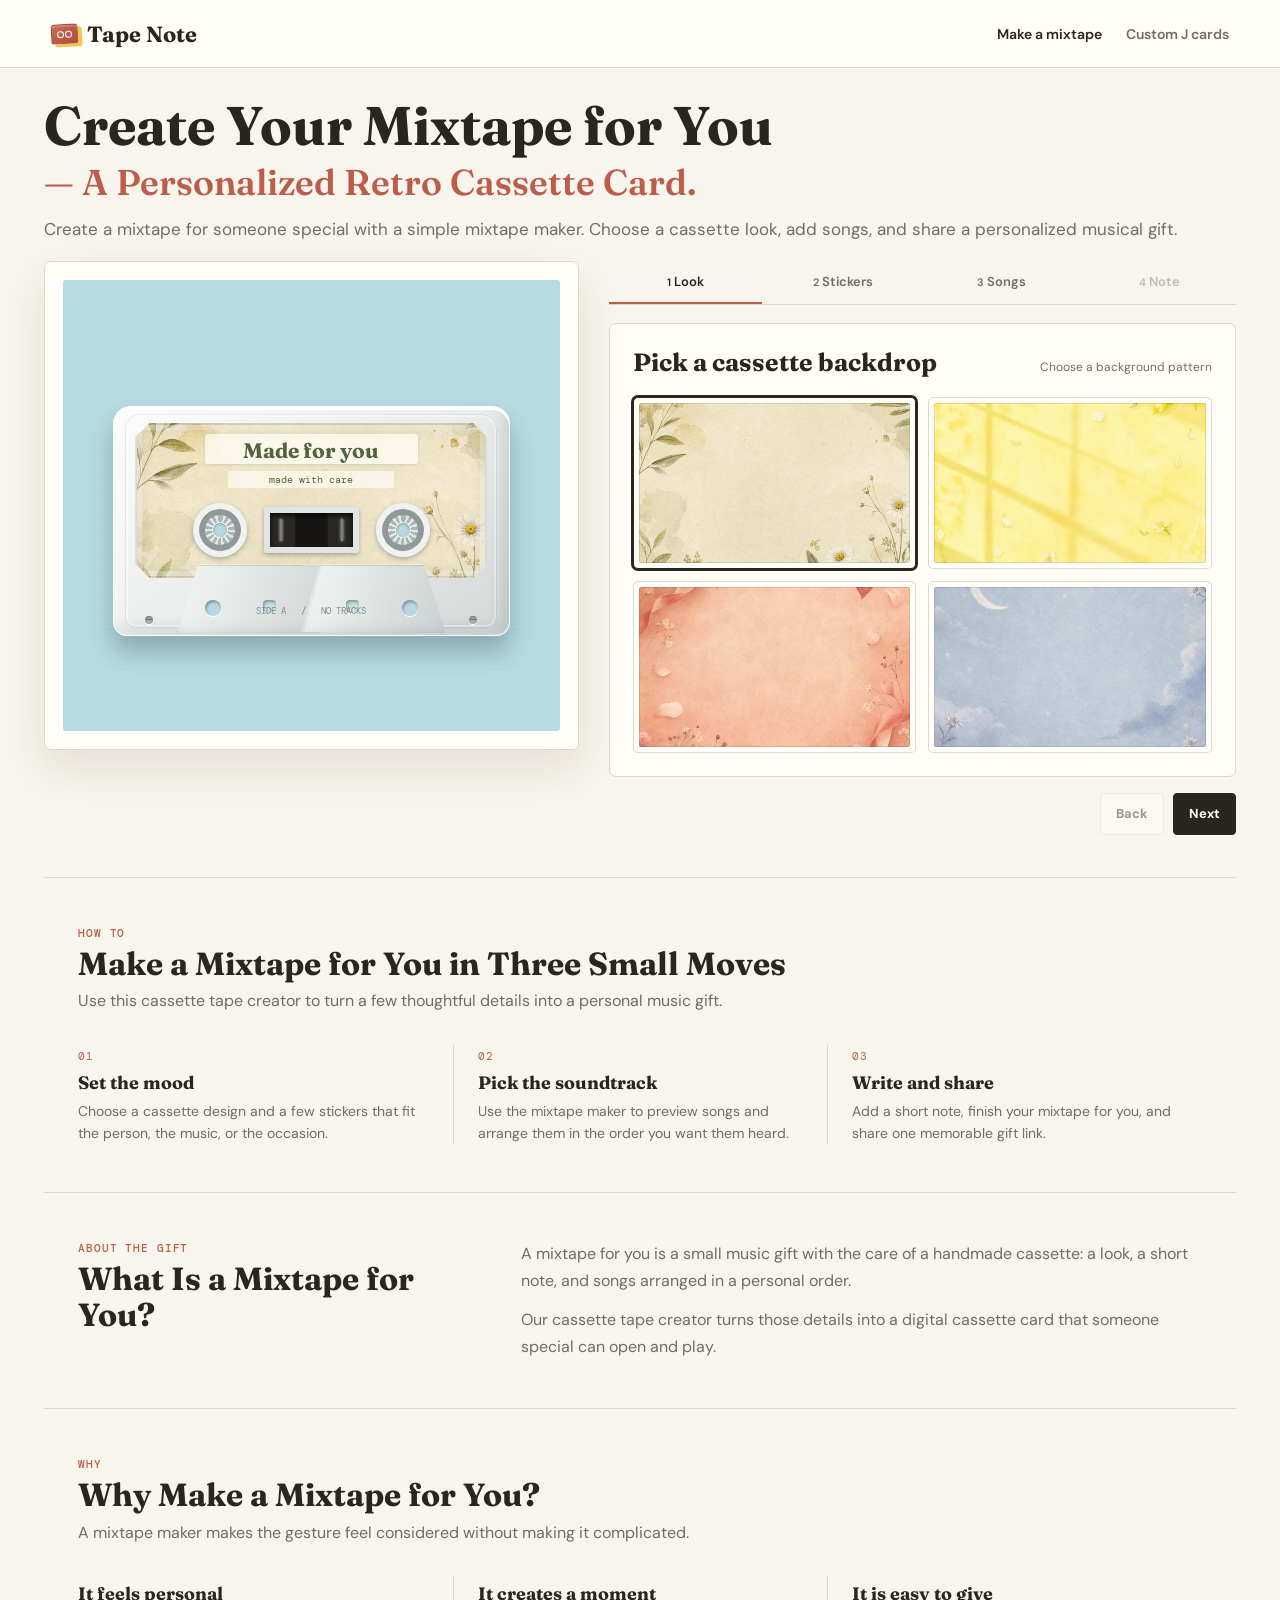
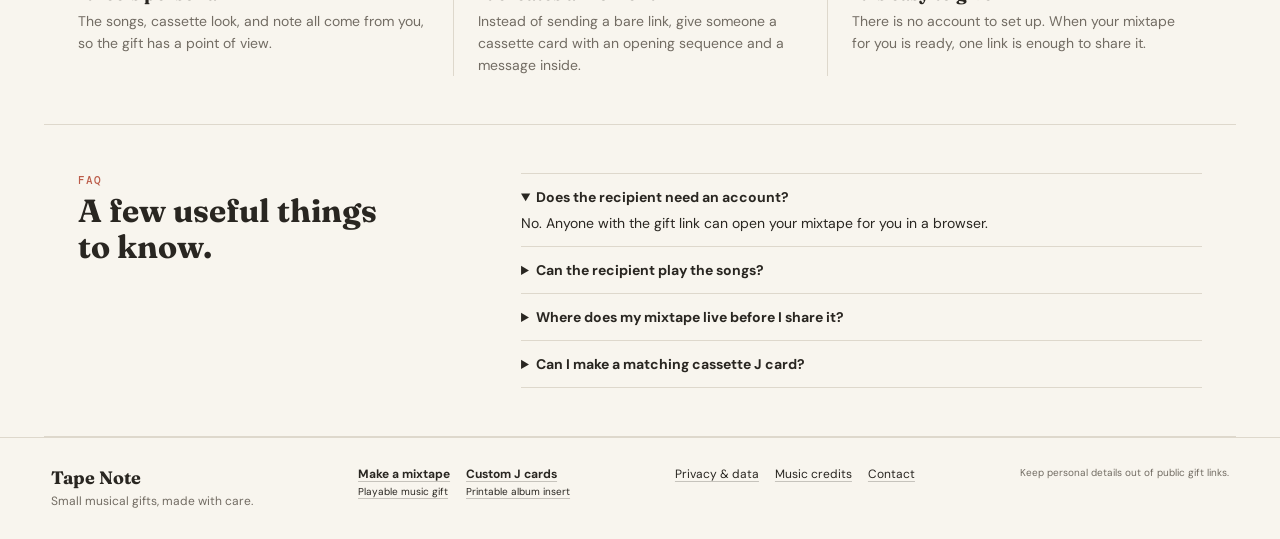
==== commit 45fd3c3b: "Improve homepage text layout Keep desktop headings and descriptions on one line while preserving mob" ====
--- a/index.html
+++ b/index.html
@@ -3,22 +3,22 @@
   <head>
     <meta charset="UTF-8" />
     <meta name="viewport" content="width=device-width, initial-scale=1.0" />
-    <meta name="description" content="Make your own mixtape as a custom cassette card. Choose a look, add songs and share a small musical gift." />
+    <meta name="description" content="Make a personalized mixtape for someone special. Choose your tape color, add stickers, bows, and decorations — then share it as a beautiful digital cassette card. Create yours free now." />
     <meta name="theme-color" content="#f8f5ed" />
-    <link rel="canonical" href="http://127.0.0.1:4173/" />
+    <link rel="canonical" href="https://custommixtape.com/" />
     <link rel="icon" href="./assets/tape-note-favicon.svg" type="image/svg+xml" />
     <meta property="og:type" content="website" />
-    <meta property="og:url" content="http://127.0.0.1:4173/" />
+    <meta property="og:url" content="https://custommixtape.com/" />
     <meta property="og:title" content="Make Your Own Mixtape | Tape Note" />
     <meta property="og:description" content="A small musical gift made from a cassette look, a few songs and a note." />
-    <meta property="og:image" content="http://127.0.0.1:4173/assets/tape-note-social-preview-og.png" />
+    <meta property="og:image" content="https://custommixtape.com/assets/tape-note-social-preview-og.png" />
     <meta property="og:image:width" content="1200" />
     <meta property="og:image:height" content="630" />
     <meta name="twitter:card" content="summary_large_image" />
     <meta name="twitter:title" content="Make Your Own Mixtape | Tape Note" />
     <meta name="twitter:description" content="A small musical gift made from a cassette look, a few songs and a note." />
-    <meta name="twitter:image" content="http://127.0.0.1:4173/assets/tape-note-social-preview-og.png" />
-    <title>Make Your Own Mixtape | Tape Note</title>
+    <meta name="twitter:image" content="https://custommixtape.com/assets/tape-note-social-preview-og.png" />
+    <title>Mixtape for You — Create a Custom Retro Cassette Card with Stickers & Decorations Online</title>
     <link rel="preconnect" href="https://fonts.googleapis.com" />
     <link rel="preconnect" href="https://fonts.gstatic.com" crossorigin />
     <link href="https://fonts.googleapis.com/css2?family=DM+Mono:wght@400;500&family=DM+Sans:wght@400;500;600;700&family=Fraunces:opsz,wght@9..144,600;9..144,700&display=swap" rel="stylesheet" />
@@ -35,7 +35,7 @@
         "applicationCategory": "MultimediaApplication",
         "operatingSystem": "Web",
         "description": "Create and share a small cassette-style musical gift.",
-        "url": "http://127.0.0.1:4173/"
+        "url": "https://custommixtape.com/"
       }
     </script>
   </body>
--- a/styles.css
+++ b/styles.css
@@ -28,8 +28,10 @@
 .language { font-family: "DM Mono", monospace; font-size: 12px; color: var(--muted); border: 0; background: none; }
 
 .intro { max-width: 1260px; margin: 0 auto; padding: 42px clamp(18px, 4vw, 34px) 26px; display: flex; justify-content: space-between; gap: 30px; align-items: end; }
-.mix-intro { padding-top:30px; padding-bottom:16px; }
-.mix-intro h1 { margin-top:0; }
+.mix-intro { padding-top:30px; padding-bottom:18px; }
+.mix-intro h1 { max-width:900px; margin-top:0; margin-bottom:14px; font-size:clamp(39px,4.25vw,58px); line-height:1.04; }
+.mix-title-primary,.mix-title-secondary { display:block; }
+.mix-title-secondary { margin-top:7px; color:var(--brick); font-size:.66em; font-weight:600; line-height:1.16; }
 .eyebrow { color: var(--brick); font-family: "DM Mono", monospace; font-size: 11px; letter-spacing: .08em; text-transform: uppercase; font-weight: 500; }
 h1 { font: 700 clamp(36px, 5vw, 64px)/1.02 "Fraunces", serif; margin: 9px 0 12px; letter-spacing: 0; max-width: 740px; }
 .intro p { max-width: 610px; margin: 0; color: var(--muted); font-size: 17px; line-height: 1.5; }
@@ -197,9 +199,10 @@
 .mix-section-heading,.mix-howto-heading { max-width:610px; }.mix-section-heading h2,.mix-howto-heading h2,.mix-what-is h2,.mix-faq-heading h2 { margin:6px 0 8px; font:700 32px/1.12 "Fraunces",serif; }.mix-section-heading p,.mix-howto-heading p { margin:0; color:var(--muted); line-height:1.55; }
 .mix-howto-steps,.mix-why-points { display:grid; grid-template-columns:repeat(3,1fr); gap:0; margin-top:30px; }.mix-howto-steps article,.mix-why-points article { min-width:0; padding:0 24px; border-left:1px solid var(--line); }.mix-howto-steps article:first-child,.mix-why-points article:first-child { padding-left:0; border-left:0; }.mix-howto-steps span { color:var(--brick); font:11px "DM Mono",monospace; letter-spacing:.08em; }.mix-howto-steps h3,.mix-why-points h3 { margin:8px 0 7px; font:700 18px/1.15 "Fraunces",serif; }.mix-howto-steps p,.mix-why-points p { margin:0; color:var(--muted); font-size:14px; line-height:1.55; }
 .mix-what-is,.mix-faq { display:grid; grid-template-columns:.72fr 1.28fr; gap:60px; }.mix-what-is p { margin:0 0 13px; color:var(--muted); line-height:1.65; }.mix-what-is p:last-child { margin-bottom:0; }.mix-faq-heading { max-width:330px; }.mix-faq .faq { align-self:start; }.mix-faq .faq a { color:var(--ink); font-weight:700; text-underline-offset:3px; }
-.jcard-howto { max-width:1192px; margin:0 auto; padding:42px clamp(18px,4vw,34px); border-top:1px solid var(--line); border-bottom:1px solid var(--line); }.jcard-howto-heading { max-width:560px; }.jcard-howto h2 { margin:6px 0 7px; font:700 30px/1.1 "Fraunces",serif; }.jcard-howto-heading p { margin:0; color:var(--muted); line-height:1.55; }.jcard-howto-steps { display:grid; grid-template-columns:repeat(3,1fr); gap:0; margin-top:28px; }.jcard-howto-steps article { min-width:0; padding:0 24px; border-left:1px solid var(--line); }.jcard-howto-steps article:first-child { padding-left:0; border-left:0; }.jcard-howto-steps span { color:var(--brick); font:11px "DM Mono",monospace; letter-spacing:.08em; }.jcard-howto-steps h3 { margin:8px 0 7px; font:700 18px/1.15 "Fraunces",serif; }.jcard-howto-steps p { margin:0; color:var(--muted); font-size:14px; line-height:1.55; }
+@media (min-width:1000px) { .mix-intro p,.mix-section-heading p,.mix-howto-heading p { max-width:900px; white-space:nowrap; }.mix-section-heading,.mix-howto-heading { max-width:900px; }.mix-howto-heading h2 { white-space:nowrap; } }
+.jcard-howto { max-width:1192px; margin:0 auto; padding:42px clamp(18px,4vw,34px); border-top:1px solid var(--line); border-bottom:1px solid var(--line); }.jcard-howto-heading { max-width:900px; }.jcard-howto h2 { margin:6px 0 7px; font:700 30px/1.1 "Fraunces",serif; }.jcard-howto-heading p { max-width:900px; margin:0; color:var(--muted); line-height:1.55; white-space:nowrap; }.jcard-howto-steps { display:grid; grid-template-columns:repeat(3,1fr); gap:0; margin-top:28px; }.jcard-howto-steps article { min-width:0; padding:0 24px; border-left:1px solid var(--line); }.jcard-howto-steps article:first-child { padding-left:0; border-left:0; }.jcard-howto-steps span { color:var(--brick); font:11px "DM Mono",monospace; letter-spacing:.08em; }.jcard-howto-steps h3 { margin:8px 0 7px; font:700 18px/1.15 "Fraunces",serif; }.jcard-howto-steps p { margin:0; color:var(--muted); font-size:14px; line-height:1.55; }
 .jcard-why,.jcard-what-is,.jcard-faq { max-width:1192px; margin:0 auto; padding:48px clamp(18px,4vw,34px); border-bottom:1px solid var(--line); }
-.jcard-section-heading { max-width:610px; }.jcard-section-heading h2,.jcard-what-is h2,.jcard-faq-heading h2 { margin:6px 0 8px; font:700 32px/1.12 "Fraunces",serif; }.jcard-section-heading p { margin:0; color:var(--muted); line-height:1.55; }
+.jcard-section-heading { max-width:900px; }.jcard-section-heading h2,.jcard-what-is h2,.jcard-faq-heading h2 { margin:6px 0 8px; font:700 32px/1.12 "Fraunces",serif; }.jcard-section-heading p { max-width:900px; margin:0; color:var(--muted); line-height:1.55; white-space:nowrap; }
 .jcard-why-points { display:grid; grid-template-columns:repeat(3,1fr); gap:0; margin-top:30px; }.jcard-why-points article { min-width:0; padding:0 24px; border-left:1px solid var(--line); }.jcard-why-points article:first-child { padding-left:0; border-left:0; }.jcard-why-points h3 { margin:0 0 7px; font:700 18px/1.15 "Fraunces",serif; }.jcard-why-points p { margin:0; color:var(--muted); font-size:14px; line-height:1.55; }
 .jcard-what-is,.jcard-faq { display:grid; grid-template-columns:.72fr 1.28fr; gap:60px; }.jcard-what-is p { margin:0 0 13px; color:var(--muted); line-height:1.65; }.jcard-what-is p:last-child { margin-bottom:0; }.jcard-faq-heading { max-width:330px; }.jcard-faq .faq { align-self:start; }.jcard-faq .faq a { color:var(--ink); font-weight:700; text-underline-offset:3px; }
 
@@ -268,14 +271,15 @@
 .site-footer-links { display:flex; gap:14px; }
 .jcard-workspace .field input,.jcard-workspace .field textarea,.jcard-workspace .field select { width:100%; padding:10px 11px; border:1px solid var(--line); border-radius:4px; color:var(--ink); background:#fffefa; outline:none; }
 .jcard-intro { padding-top:24px; padding-bottom:14px; }
-.jcard-intro h1 { margin-top:0; font-size:clamp(36px,4vw,54px); }
-.jcard-intro p { font-size:15px; }
+.jcard-intro h1 { max-width:900px; margin-top:0; font-size:clamp(36px,4vw,54px); }
+.jcard-intro p { max-width:900px; font-size:15px; }
 .jcard-action-bar { justify-content:flex-start; }
 .jcard-workspace .editor-panel { min-height:auto; }
 .jcard-workspace .field textarea { min-height:98px; }
 .jcard-workspace .field input:focus,.jcard-workspace .field textarea:focus,.jcard-workspace .field select:focus { border-color:var(--brick); box-shadow:0 0 0 3px rgba(188,93,74,.12); }
 
 @media (min-width:821px) {
+  .jcard-intro p { white-space:nowrap; }
   .jcard-workspace .preview-column { padding-top:60px; }
   .jcard-workspace .template-option { min-height:96px; padding:13px 14px 13px 112px; }
   .jcard-workspace .template-swatch { left:12px; top:12px; width:82px; height:70px; }
@@ -286,7 +290,7 @@
 .track-inputs { display:grid; grid-template-columns:1fr 1fr; gap:14px; }.track-box { border:1px solid var(--line); padding:12px; border-radius:5px; }.track-box h3 { margin:0 0 8px; font:700 13px "Fraunces",serif; }.track-box input { width:100%; padding:8px; border:0; border-bottom:1px solid var(--line); background:transparent; margin-top:3px; font-size:12px; outline:none; }.track-box input:focus { border-color:var(--brick); }
 
 @media (max-width: 820px) { .site-header { height:60px; }.site-nav { gap:13px; }.site-nav a { font-size:12px; }.language { display:none; }.intro { padding-top:27px; display:block; }.mix-intro { padding-top:22px; padding-bottom:14px; }.intro-note { margin-top:16px; }.workspace { grid-template-columns:1fr; padding-bottom:28px; }.preview-column { position:relative; top:auto; }.preview-shell { padding:12px; }.editor-panel { padding:17px; min-height: 385px; }.mix-howto-steps,.mix-why-points { grid-template-columns:1fr; gap:20px; }.mix-howto-steps article,.mix-why-points article { padding:20px 0 0; border-top:1px solid var(--line); border-left:0; }.mix-howto-steps article:first-child,.mix-why-points article:first-child { padding-top:0; border-top:0; }.mix-what-is,.mix-faq { grid-template-columns:1fr; gap:24px; }.jcard-howto-steps { grid-template-columns:1fr; gap:20px; }.jcard-howto-steps article { padding:20px 0 0; border-top:1px solid var(--line); border-left:0; }.jcard-howto-steps article:first-child { padding-top:0; border-top:0; }.details { padding-top:38px; }.details-grid { grid-template-columns:1fr; gap:22px; }.artboard { aspect-ratio:1.25; }.field-grid,.track-inputs { grid-template-columns:1fr; }.field.full { grid-column:auto; } }
-@media (max-width: 820px) { .jcard-why-points { grid-template-columns:1fr; gap:20px; }.jcard-why-points article { padding:20px 0 0; border-top:1px solid var(--line); border-left:0; }.jcard-why-points article:first-child { padding-top:0; border-top:0; }.jcard-what-is,.jcard-faq { grid-template-columns:1fr; gap:24px; } }
+@media (max-width: 820px) { .jcard-why-points { grid-template-columns:1fr; gap:20px; }.jcard-why-points article { padding:20px 0 0; border-top:1px solid var(--line); border-left:0; }.jcard-why-points article:first-child { padding-top:0; border-top:0; }.jcard-howto-heading p,.jcard-section-heading p { white-space:normal; }.jcard-what-is,.jcard-faq { grid-template-columns:1fr; gap:24px; } }
 @media (max-width: 540px) {
   body { overflow-x:hidden; }
   .site-header { padding:0 14px; }
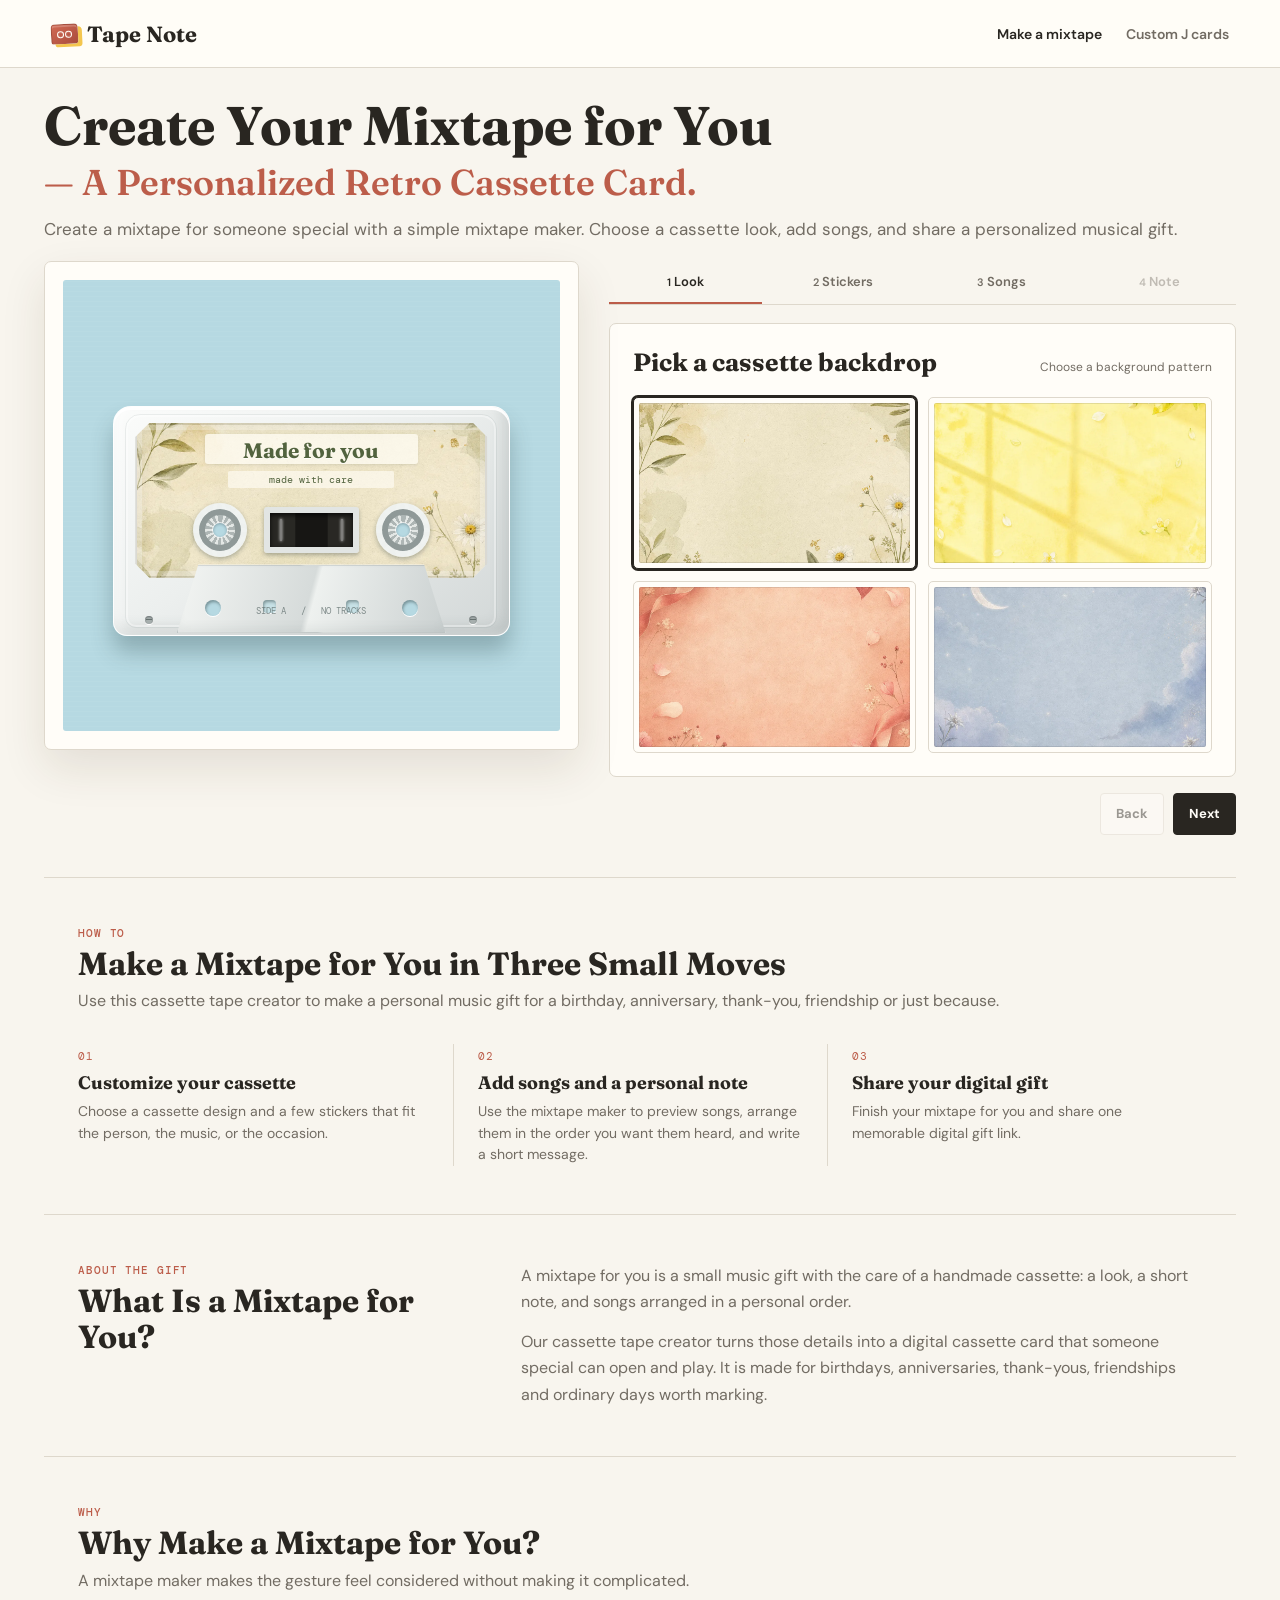
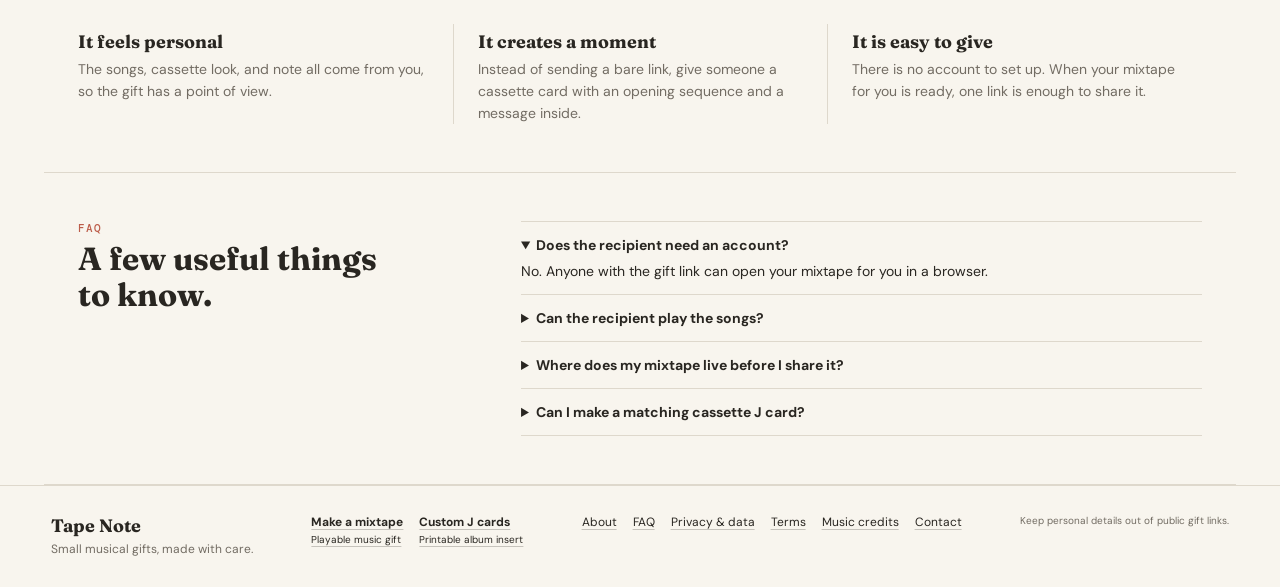
==== commit b96f323b: "update" ====
--- a/index.html
+++ b/index.html
@@ -5,19 +5,19 @@
     <meta name="viewport" content="width=device-width, initial-scale=1.0" />
     <meta name="description" content="Make a personalized mixtape for someone special. Choose your tape color, add stickers, bows, and decorations — then share it as a beautiful digital cassette card. Create yours free now." />
     <meta name="theme-color" content="#f8f5ed" />
-    <link rel="canonical" href="https://custommixtape.com/" />
+    <link rel="canonical" href="https://www.custommixtape.com/" />
     <link rel="icon" href="./assets/tape-note-favicon.svg" type="image/svg+xml" />
     <meta property="og:type" content="website" />
-    <meta property="og:url" content="https://custommixtape.com/" />
+    <meta property="og:url" content="https://www.custommixtape.com/" />
     <meta property="og:title" content="Make Your Own Mixtape | Tape Note" />
     <meta property="og:description" content="A small musical gift made from a cassette look, a few songs and a note." />
-    <meta property="og:image" content="https://custommixtape.com/assets/tape-note-social-preview-og.png" />
+    <meta property="og:image" content="https://www.custommixtape.com/assets/tape-note-social-preview-og.png" />
     <meta property="og:image:width" content="1200" />
     <meta property="og:image:height" content="630" />
     <meta name="twitter:card" content="summary_large_image" />
     <meta name="twitter:title" content="Make Your Own Mixtape | Tape Note" />
     <meta name="twitter:description" content="A small musical gift made from a cassette look, a few songs and a note." />
-    <meta name="twitter:image" content="https://custommixtape.com/assets/tape-note-social-preview-og.png" />
+    <meta name="twitter:image" content="https://www.custommixtape.com/assets/tape-note-social-preview-og.png" />
     <title>Mixtape for You — Create a Custom Retro Cassette Card with Stickers & Decorations Online</title>
     <link rel="preconnect" href="https://fonts.googleapis.com" />
     <link rel="preconnect" href="https://fonts.gstatic.com" crossorigin />
@@ -25,7 +25,38 @@
     <link rel="stylesheet" href="./styles.css" />
   </head>
   <body>
-    <main id="app"></main>
+    <main id="app">
+      <section class="seo-fallback" aria-label="Tape Note mixtape maker">
+        <h1>Create Your Mixtape for You - A Personalized Retro Cassette Card</h1>
+        <p>Create a mixtape for someone special with a simple mixtape maker. Choose a cassette look, add songs, and share a personalized musical gift.</p>
+        <section aria-labelledby="seo-howto-heading">
+          <h2 id="seo-howto-heading">Make a Mixtape for You in Three Small Moves</h2>
+          <p>Use this cassette tape creator to turn a few thoughtful details into a personal music gift.</p>
+          <ol>
+            <li><strong>Customize your cassette.</strong> Choose a cassette design and a few stickers that fit the person, the music, or the occasion.</li>
+            <li><strong>Add songs and a personal note.</strong> Use the mixtape maker to preview songs, arrange them in order, and write a short message.</li>
+            <li><strong>Share your digital gift.</strong> Finish your mixtape for you and send one memorable gift link.</li>
+          </ol>
+        </section>
+        <section aria-labelledby="seo-about-heading">
+          <h2 id="seo-about-heading">What Is a Mixtape for You?</h2>
+          <p>A mixtape for you is a small music gift with the care of a handmade cassette: a look, a short note, and songs arranged in a personal order.</p>
+          <p>Our cassette tape creator turns those details into a digital cassette card that someone special can open and play. It is made for birthdays, anniversaries, thank-yous, friendships and ordinary days worth marking.</p>
+        </section>
+        <section aria-labelledby="seo-why-heading">
+          <h2 id="seo-why-heading">Why Make a Mixtape for You?</h2>
+          <p>A mixtape maker makes the gesture feel considered without making it complicated.</p>
+        </section>
+        <section aria-labelledby="seo-faq-heading">
+          <h2 id="seo-faq-heading">A Few Useful Things to Know</h2>
+          <h3>Does the recipient need an account?</h3>
+          <p>No. Anyone with the gift link can open your mixtape for you in a browser.</p>
+          <h3>Can the recipient play the songs?</h3>
+          <p>Yes. The shared gift keeps the selected openly licensed songs and their order.</p>
+          <p>Make a matching <a href="custom-j-cards">cassette J card</a> with an album title, dedication, and track list.</p>
+        </section>
+      </section>
+    </main>
     <script src="./app.js"></script>
     <script type="application/ld+json">
       {
@@ -35,7 +66,7 @@
         "applicationCategory": "MultimediaApplication",
         "operatingSystem": "Web",
         "description": "Create and share a small cassette-style musical gift.",
-        "url": "https://custommixtape.com/"
+        "url": "https://www.custommixtape.com/"
       }
     </script>
   </body>
--- a/styles.css
+++ b/styles.css
@@ -113,12 +113,12 @@
 .note-from small { color:#7b94a2; font:10px "DM Mono",monospace; letter-spacing:.06em; text-transform:uppercase; }
 .note-from b { min-width:0; max-width:calc(100% - 42px); overflow:hidden; color:#6b7f87; font:600 12px/1.1 "DM Sans",sans-serif; text-overflow:ellipsis; white-space:nowrap; }
 .little-note-card p { margin:0; font-size:15px; line-height:1.6; overflow-wrap:anywhere; }
-.final-gift { justify-content:flex-start; gap:14px; min-height:560px; padding:34px 30px 40px; }
+.final-gift { --gift-object-width:min(76%, 430px); justify-content:flex-start; gap:14px; min-height:560px; padding:34px 30px 40px; }
 .final-gift .little-note-card { z-index:4; width:min(64%, 310px); min-height:124px; margin-bottom:-38px; padding:20px 24px 14px 45px; transform:rotate(-2deg); box-shadow:0 12px 24px rgba(53,70,78,.19); }
 .final-gift .little-note-card p { font-size:14px; line-height:1.58; }
-.final-gift .jcase { z-index:2; width:min(76%, 430px); transform:perspective(1400px) rotateX(.5deg) rotateZ(-.4deg); }
-.gift-cassette-player { position:relative; z-index:3; width:min(66%, 350px); aspect-ratio:1.82; margin-top:-8px; filter:drop-shadow(0 13px 18px rgba(49,72,76,.18)); }
-.gift-player-stack { position:relative; z-index:3; width:min(78%, 410px); display:grid; gap:12px; justify-items:center; }
+.final-gift .jcase { z-index:2; width:var(--gift-object-width); transform:perspective(1400px) rotateX(.5deg) rotateZ(-.4deg); }
+.gift-cassette-player { position:relative; z-index:3; width:100%; aspect-ratio:1.96; margin-top:-8px; filter:drop-shadow(0 13px 18px rgba(49,72,76,.18)); }
+.gift-player-stack { position:relative; z-index:3; width:min(66%, 350px); display:grid; gap:12px; justify-items:center; }
 .gift-player-stack .gift-cassette-player { width:100%; }
 .gift-track-list { width:100%; display:grid; gap:5px; padding:8px; background:rgba(255,253,248,.76); border:1px solid rgba(63,83,87,.15); border-radius:8px; text-align:left; }
 .gift-track-button { display:grid; grid-template-columns:22px 1fr auto; align-items:center; gap:8px; min-height:32px; padding:5px 8px; border:0; border-radius:5px; color:#39494d; background:transparent; text-align:left; }
@@ -330,9 +330,9 @@
   .final-gift { min-height:0; padding:24px 4px 30px; gap:8px; }
   .final-gift .little-note-card { width:88%; min-height:110px; margin-bottom:-30px; padding:17px 20px 12px 40px; }
   .final-gift .little-note-card p { font-size:13px; }
-  .final-gift .jcase { width:91%; }
-  .gift-cassette-player { width:82%; margin-top:-4px; }
-  .gift-player-stack { width:96%; }
+  .final-gift { --gift-object-width:91%; }
+  .gift-cassette-player { margin-top:-4px; }
+  .gift-player-stack { width:74%; }
   .share-panel div { grid-template-columns:1fr; }
   .details { padding:38px 16px 55px; }
   .details h2 { font-size:28px; }
@@ -360,6 +360,12 @@
 .legal-page h2 { margin:0 0 9px; font:700 23px/1.15 "Fraunces",serif; }
 .legal-page p { max-width:680px; margin:0 0 12px; color:var(--muted); line-height:1.7; }
 .legal-page p:last-child { margin-bottom:0; }
+.legal-page ul { max-width:680px; margin:0; padding-left:22px; color:var(--muted); line-height:1.7; }
+.legal-page li + li { margin-top:8px; }
+.legal-page details { padding:18px 0; border-top:1px solid var(--line); }
+.legal-page details:last-child { border-bottom:1px solid var(--line); }
+.legal-page summary { cursor:pointer; color:var(--ink); font-weight:700; }
+.legal-page details p { margin-top:12px; }
 
 @media (max-width: 820px) {
   .jcard-workspace .preview-column { position:sticky; top:60px; z-index:12; padding:6px 0; background:var(--paper); }
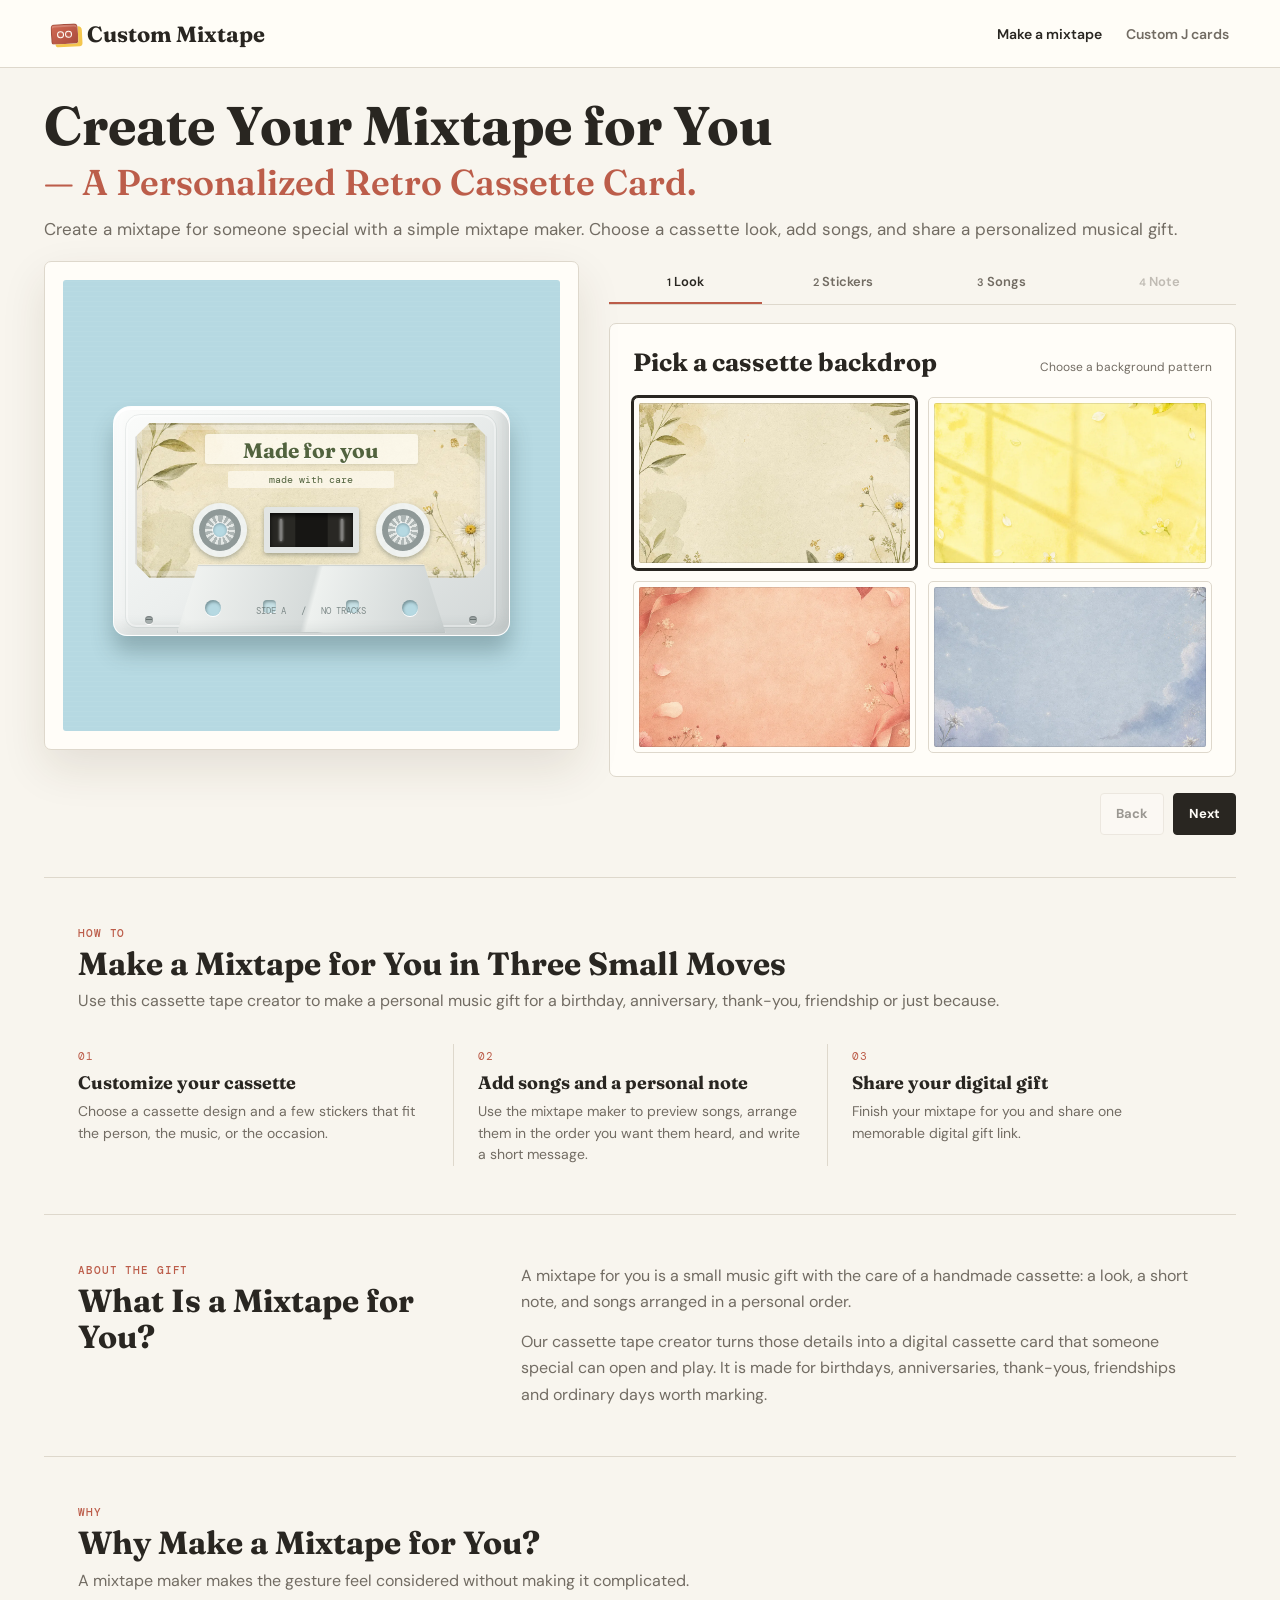
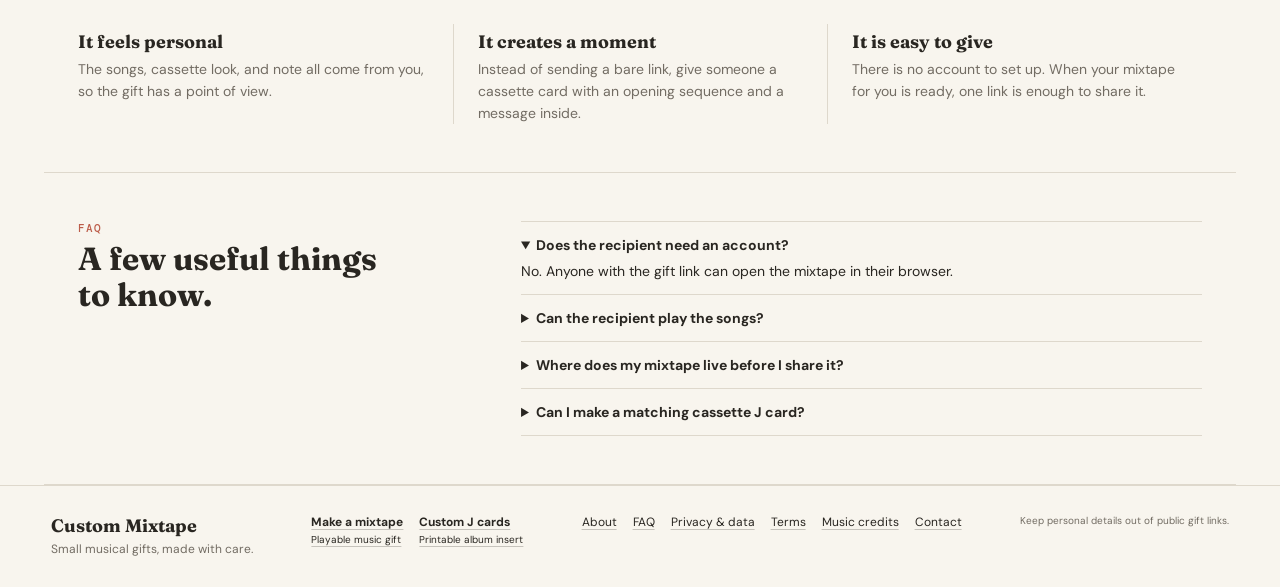
==== commit aafb910d: "update" ====
--- a/index.html
+++ b/index.html
@@ -3,22 +3,23 @@
   <head>
     <meta charset="UTF-8" />
     <meta name="viewport" content="width=device-width, initial-scale=1.0" />
-    <meta name="description" content="Make a personalized mixtape for someone special. Choose your tape color, add stickers, bows, and decorations — then share it as a beautiful digital cassette card. Create yours free now." />
+    <meta name="description" content="Create a free personalized mixtape in 3 steps: customize a retro cassette card, add up to 4 songs and a personal note, then share your digital gift online." />
     <meta name="theme-color" content="#f8f5ed" />
     <link rel="canonical" href="https://www.custommixtape.com/" />
     <link rel="icon" href="./assets/tape-note-favicon.svg" type="image/svg+xml" />
+    <link rel="preload" as="image" href="./assets/gift-meadow-linen-v2.webp" fetchpriority="high" />
     <meta property="og:type" content="website" />
     <meta property="og:url" content="https://www.custommixtape.com/" />
-    <meta property="og:title" content="Make Your Own Mixtape | Tape Note" />
-    <meta property="og:description" content="A small musical gift made from a cassette look, a few songs and a note." />
+    <meta property="og:title" content="Mixtape for You | Custom Mixtape" />
+    <meta property="og:description" content="Create a free personalized mixtape in 3 steps with songs, a personal note, and a retro cassette card." />
     <meta property="og:image" content="https://www.custommixtape.com/assets/tape-note-social-preview-og.png" />
     <meta property="og:image:width" content="1200" />
     <meta property="og:image:height" content="630" />
     <meta name="twitter:card" content="summary_large_image" />
-    <meta name="twitter:title" content="Make Your Own Mixtape | Tape Note" />
-    <meta name="twitter:description" content="A small musical gift made from a cassette look, a few songs and a note." />
+    <meta name="twitter:title" content="Mixtape for You | Custom Mixtape" />
+    <meta name="twitter:description" content="Create a free personalized mixtape in 3 steps with songs, a personal note, and a retro cassette card." />
     <meta name="twitter:image" content="https://www.custommixtape.com/assets/tape-note-social-preview-og.png" />
-    <title>Mixtape for You — Create a Custom Retro Cassette Card with Stickers & Decorations Online</title>
+    <title>Mixtape for You — Free Custom Cassette Card Maker Online</title>
     <link rel="preconnect" href="https://fonts.googleapis.com" />
     <link rel="preconnect" href="https://fonts.gstatic.com" crossorigin />
     <link href="https://fonts.googleapis.com/css2?family=DM+Mono:wght@400;500&family=DM+Sans:wght@400;500;600;700&family=Fraunces:opsz,wght@9..144,600;9..144,700&display=swap" rel="stylesheet" />
@@ -26,7 +27,7 @@
   </head>
   <body>
     <main id="app">
-      <section class="seo-fallback" aria-label="Tape Note mixtape maker">
+      <section class="seo-fallback" aria-label="Custom Mixtape mixtape maker">
         <h1>Create Your Mixtape for You - A Personalized Retro Cassette Card</h1>
         <p>Create a mixtape for someone special with a simple mixtape maker. Choose a cassette look, add songs, and share a personalized musical gift.</p>
         <section aria-labelledby="seo-howto-heading">
@@ -53,7 +54,10 @@
           <p>No. Anyone with the gift link can open your mixtape for you in a browser.</p>
           <h3>Can the recipient play the songs?</h3>
           <p>Yes. The shared gift keeps the selected openly licensed songs and their order.</p>
-          <p>Make a matching <a href="custom-j-cards">cassette J card</a> with an album title, dedication, and track list.</p>
+          <h3>Where does my mixtape live before I share it?</h3>
+          <p>Your mixtape stays in this browser while you make it. The gift link carries the card settings when you are ready to share.</p>
+          <h3>Can I make a matching cassette J card?</h3>
+          <p>Yes. Use <a href="custom-j-cards">Custom J cards</a> to create a printable cassette insert with an album title, dedication, and track list.</p>
         </section>
       </section>
     </main>
@@ -61,12 +65,76 @@
     <script type="application/ld+json">
       {
         "@context": "https://schema.org",
-        "@type": "WebApplication",
-        "name": "Tape Note",
-        "applicationCategory": "MultimediaApplication",
-        "operatingSystem": "Web",
-        "description": "Create and share a small cassette-style musical gift.",
-        "url": "https://www.custommixtape.com/"
+        "@graph": [
+          {
+            "@type": "WebApplication",
+            "name": "Custom Mixtape",
+            "applicationCategory": "MultimediaApplication",
+            "operatingSystem": "Web",
+            "description": "Create a free personalized mixtape in 3 steps: customize a retro cassette card, add up to 4 songs and a personal note, then share your digital gift online.",
+            "url": "https://www.custommixtape.com/"
+          },
+          {
+            "@type": "HowTo",
+            "name": "How to make a personalized digital mixtape",
+            "description": "Create and share a free personalized mixtape in three steps.",
+            "totalTime": "PT5M",
+            "step": [
+              {
+                "@type": "HowToStep",
+                "name": "Customize your cassette",
+                "text": "Choose a cassette design and a few stickers that fit the person, the music, or the occasion."
+              },
+              {
+                "@type": "HowToStep",
+                "name": "Add songs and a personal note",
+                "text": "Use the mixtape maker to preview songs, arrange them in the order you want them heard, and write a short message."
+              },
+              {
+                "@type": "HowToStep",
+                "name": "Share your digital gift",
+                "text": "Finish your mixtape for you and send one memorable gift link."
+              }
+            ]
+          },
+          {
+            "@type": "FAQPage",
+            "mainEntity": [
+              {
+                "@type": "Question",
+                "name": "Does the recipient need an account?",
+                "acceptedAnswer": {
+                  "@type": "Answer",
+                  "text": "No. Anyone with the gift link can open your mixtape for you in a browser."
+                }
+              },
+              {
+                "@type": "Question",
+                "name": "Can the recipient play the songs?",
+                "acceptedAnswer": {
+                  "@type": "Answer",
+                  "text": "Yes. The shared gift keeps the selected openly licensed songs and their order. Playback starts only after the recipient chooses to press play."
+                }
+              },
+              {
+                "@type": "Question",
+                "name": "Where does my mixtape live before I share it?",
+                "acceptedAnswer": {
+                  "@type": "Answer",
+                  "text": "Your mixtape stays in this browser while you make it. The gift link carries the card settings when you are ready to share."
+                }
+              },
+              {
+                "@type": "Question",
+                "name": "Can I make a matching cassette J card?",
+                "acceptedAnswer": {
+                  "@type": "Answer",
+                  "text": "Yes. Use Custom J cards to create a printable cassette insert with an album title, dedication, and track list."
+                }
+              }
+            ]
+          }
+        ]
       }
     </script>
   </body>
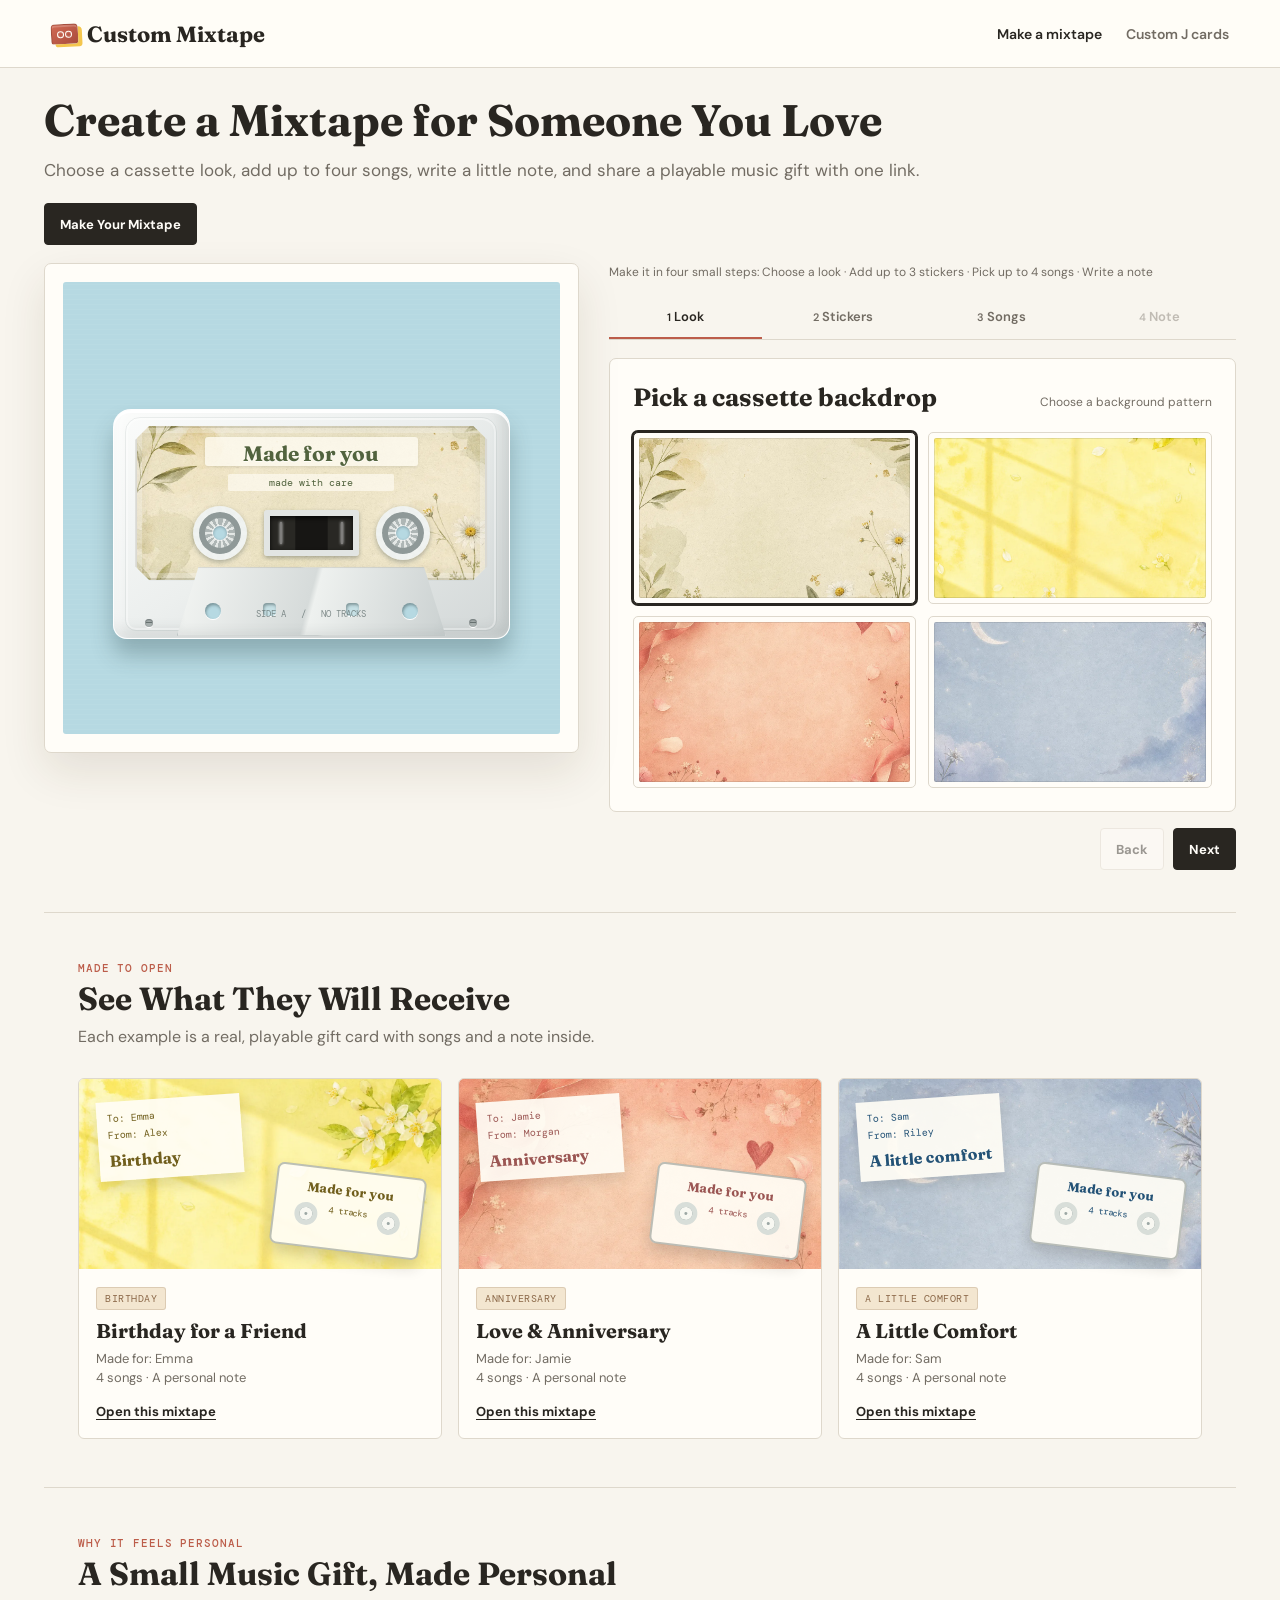
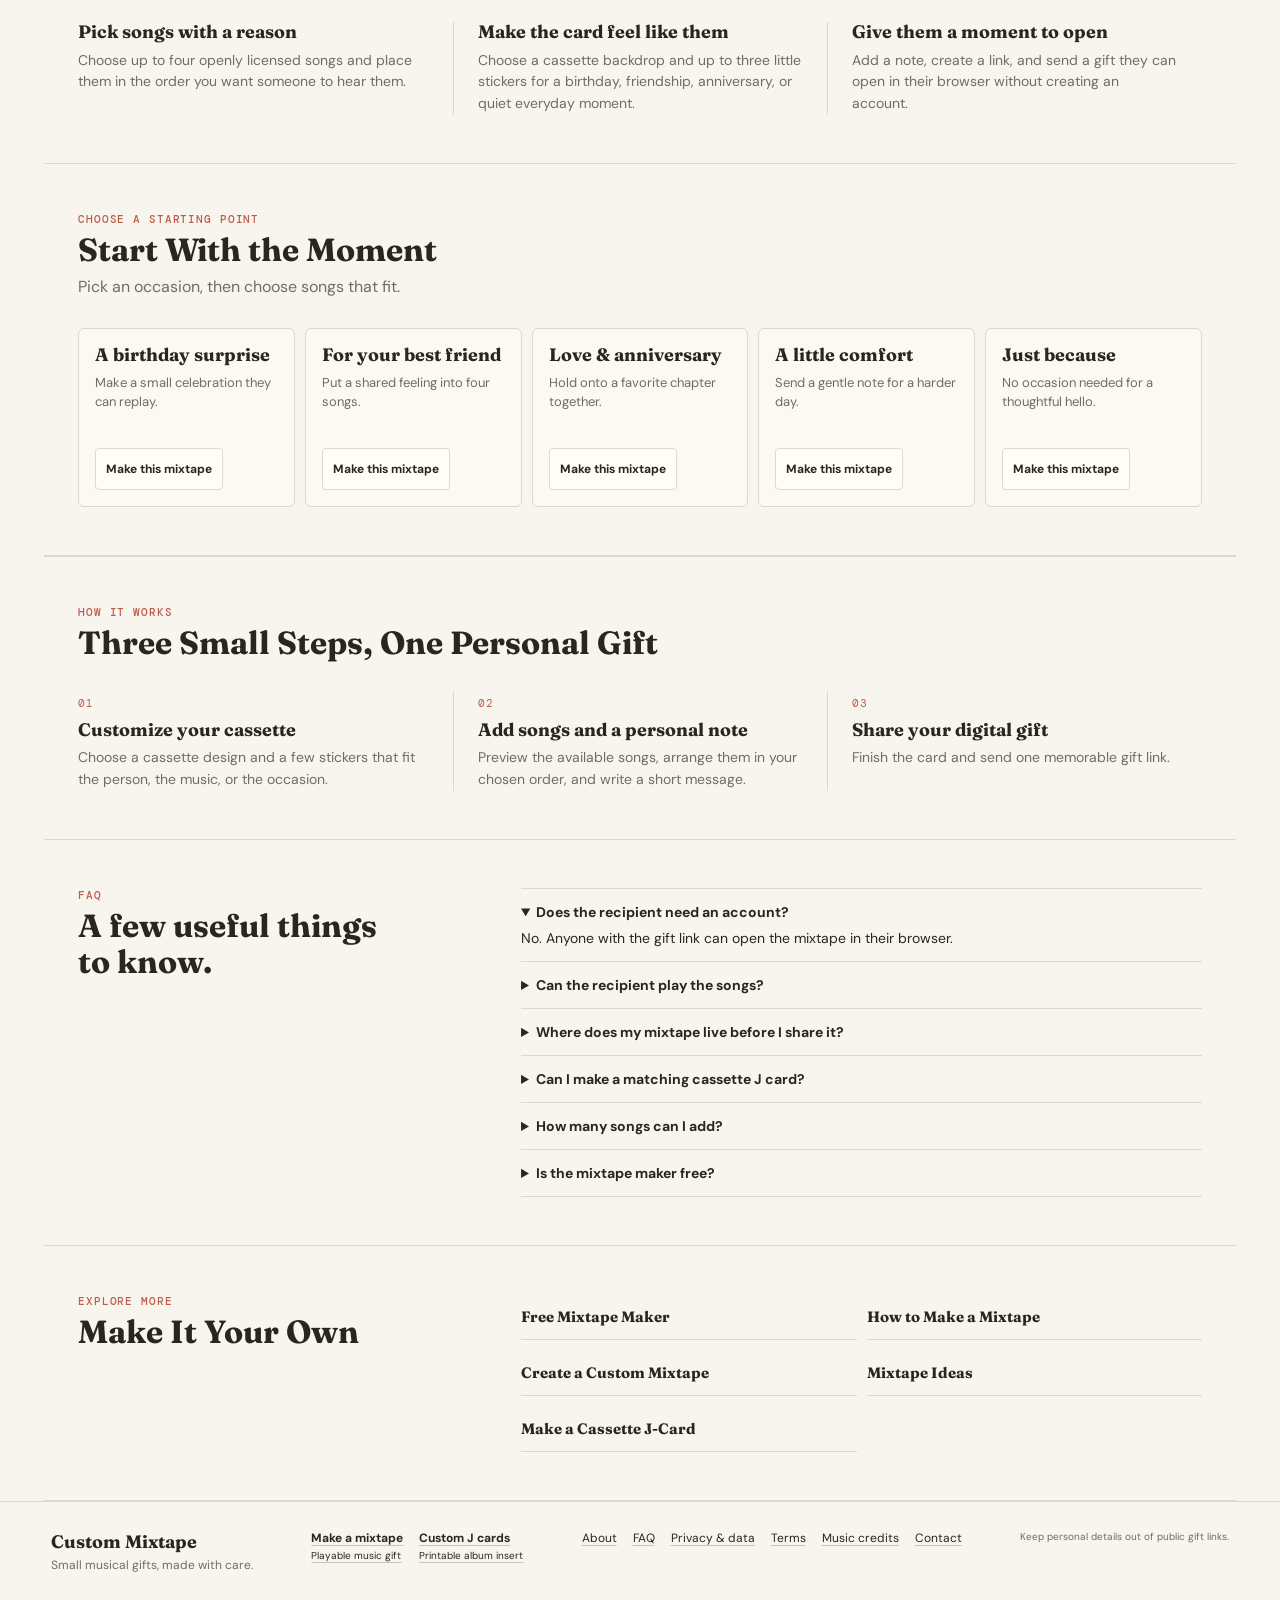
==== commit bbb6cdb4: "update" ====
--- a/index.html
+++ b/index.html
@@ -3,7 +3,7 @@
   <head>
     <meta charset="UTF-8" />
     <meta name="viewport" content="width=device-width, initial-scale=1.0" />
-    <meta name="description" content="Create a free personalized mixtape in 3 steps: customize a retro cassette card, add up to 4 songs and a personal note, then share your digital gift online." />
+    <meta name="description" content="Create a free personalized mixtape with up to four songs, a retro cassette card, and a personal note. Share it with one link - no account needed." />
     <meta name="theme-color" content="#f8f5ed" />
     <link rel="canonical" href="https://www.custommixtape.com/" />
     <link rel="icon" href="./assets/tape-note-favicon.svg" type="image/svg+xml" />
@@ -11,15 +11,15 @@
     <meta property="og:type" content="website" />
     <meta property="og:url" content="https://www.custommixtape.com/" />
     <meta property="og:title" content="Mixtape for You | Custom Mixtape" />
-    <meta property="og:description" content="Create a free personalized mixtape in 3 steps with songs, a personal note, and a retro cassette card." />
+    <meta property="og:description" content="Create a free personalized mixtape with up to four songs, a retro cassette card, and a personal note. Share it with one link - no account needed." />
     <meta property="og:image" content="https://www.custommixtape.com/assets/tape-note-social-preview-og.png" />
     <meta property="og:image:width" content="1200" />
     <meta property="og:image:height" content="630" />
     <meta name="twitter:card" content="summary_large_image" />
     <meta name="twitter:title" content="Mixtape for You | Custom Mixtape" />
-    <meta name="twitter:description" content="Create a free personalized mixtape in 3 steps with songs, a personal note, and a retro cassette card." />
+    <meta name="twitter:description" content="Create a free personalized mixtape with up to four songs, a retro cassette card, and a personal note. Share it with one link - no account needed." />
     <meta name="twitter:image" content="https://www.custommixtape.com/assets/tape-note-social-preview-og.png" />
-    <title>Mixtape for You — Free Custom Cassette Card Maker Online</title>
+    <title>Mixtape for You: Free Custom Cassette Card Maker</title>
     <link rel="preconnect" href="https://fonts.googleapis.com" />
     <link rel="preconnect" href="https://fonts.gstatic.com" crossorigin />
     <link href="https://fonts.googleapis.com/css2?family=DM+Mono:wght@400;500&family=DM+Sans:wght@400;500;600;700&family=Fraunces:opsz,wght@9..144,600;9..144,700&display=swap" rel="stylesheet" />
@@ -28,26 +28,12 @@
   <body>
     <main id="app">
       <section class="seo-fallback" aria-label="Custom Mixtape mixtape maker">
-        <h1>Create Your Mixtape for You - A Personalized Retro Cassette Card</h1>
-        <p>Create a mixtape for someone special with a simple mixtape maker. Choose a cassette look, add songs, and share a personalized musical gift.</p>
-        <section aria-labelledby="seo-howto-heading">
-          <h2 id="seo-howto-heading">Make a Mixtape for You in Three Small Moves</h2>
-          <p>Use this cassette tape creator to turn a few thoughtful details into a personal music gift.</p>
-          <ol>
-            <li><strong>Customize your cassette.</strong> Choose a cassette design and a few stickers that fit the person, the music, or the occasion.</li>
-            <li><strong>Add songs and a personal note.</strong> Use the mixtape maker to preview songs, arrange them in order, and write a short message.</li>
-            <li><strong>Share your digital gift.</strong> Finish your mixtape for you and send one memorable gift link.</li>
-          </ol>
-        </section>
-        <section aria-labelledby="seo-about-heading">
-          <h2 id="seo-about-heading">What Is a Mixtape for You?</h2>
-          <p>A mixtape for you is a small music gift with the care of a handmade cassette: a look, a short note, and songs arranged in a personal order.</p>
-          <p>Our cassette tape creator turns those details into a digital cassette card that someone special can open and play. It is made for birthdays, anniversaries, thank-yous, friendships and ordinary days worth marking.</p>
-        </section>
-        <section aria-labelledby="seo-why-heading">
-          <h2 id="seo-why-heading">Why Make a Mixtape for You?</h2>
-          <p>A mixtape maker makes the gesture feel considered without making it complicated.</p>
-        </section>
+        <h1>Create a Mixtape for Someone You Love</h1>
+        <p>Choose a cassette look, add up to four songs, write a little note, and share a playable music gift with one link.</p>
+        <section aria-labelledby="seo-result-heading"><h2 id="seo-result-heading">A music gift they can open</h2><p>Each finished card includes a personal note, a cassette-style design and selected songs that the recipient can open and play in a browser without an account.</p></section>
+        <section aria-labelledby="seo-value-heading"><h2 id="seo-value-heading">A Small Music Gift, Made Personal</h2><ol><li><strong>Pick songs with a reason.</strong> Choose up to four openly licensed songs and place them in the order you want someone to hear them.</li><li><strong>Make the card feel like them.</strong> Choose a cassette backdrop and up to three little stickers for a birthday, friendship, anniversary or quiet everyday moment.</li><li><strong>Give them a moment to open.</strong> Add a note, create a link and send a gift they can open in their browser without creating an account.</li></ol></section>
+        <section aria-labelledby="seo-scenes-heading"><h2 id="seo-scenes-heading">Start With the Moment</h2><p>Make a birthday surprise, a gift for a best friend, a love or anniversary card, a little comfort, or something just because.</p></section>
+        <section aria-labelledby="seo-howto-heading"><h2 id="seo-howto-heading">How It Works</h2><ol><li><strong>Customize your cassette.</strong> Choose a cassette design and a few stickers that fit the person, the music or the occasion.</li><li><strong>Add songs and a personal note.</strong> Preview songs, arrange them in order and write a short message.</li><li><strong>Share your digital gift.</strong> Finish the card and send one memorable gift link.</li></ol></section>
         <section aria-labelledby="seo-faq-heading">
           <h2 id="seo-faq-heading">A Few Useful Things to Know</h2>
           <h3>Does the recipient need an account?</h3>
@@ -58,7 +44,12 @@
           <p>Your mixtape stays in this browser while you make it. The gift link carries the card settings when you are ready to share.</p>
           <h3>Can I make a matching cassette J card?</h3>
           <p>Yes. Use <a href="custom-j-cards">Custom J cards</a> to create a printable cassette insert with an album title, dedication, and track list.</p>
+          <h3>How many songs can I add?</h3>
+          <p>You can choose up to four songs and arrange them in the order you want them played.</p>
+          <h3>Is the mixtape maker free?</h3>
+          <p>Yes. You can create and share a mixtape for free.</p>
         </section>
+        <nav aria-label="Explore more"><h2>Make It Your Own</h2><ul><li><a href="mixtape-maker">Free Mixtape Maker</a></li><li><a href="make-a-mixtape">How to Make a Mixtape</a></li><li><a href="custom-mixtape">Create a Custom Mixtape</a></li><li><a href="mixtape-ideas">Mixtape Ideas</a></li><li><a href="custom-j-cards">Make a Cassette J-Card</a></li></ul></nav>
       </section>
     </main>
     <script src="./app.js"></script>
@@ -71,13 +62,13 @@
             "name": "Custom Mixtape",
             "applicationCategory": "MultimediaApplication",
             "operatingSystem": "Web",
-            "description": "Create a free personalized mixtape in 3 steps: customize a retro cassette card, add up to 4 songs and a personal note, then share your digital gift online.",
+            "description": "Create a free personalized mixtape with up to four songs, a retro cassette card, and a personal note. Share it with one link - no account needed.",
             "url": "https://www.custommixtape.com/"
           },
           {
             "@type": "HowTo",
             "name": "How to make a personalized digital mixtape",
-            "description": "Create and share a free personalized mixtape in three steps.",
+            "description": "Create and share a free personalized mixtape in three simple steps.",
             "totalTime": "PT5M",
             "step": [
               {
@@ -93,7 +84,7 @@
               {
                 "@type": "HowToStep",
                 "name": "Share your digital gift",
-                "text": "Finish your mixtape for you and send one memorable gift link."
+                "text": "Finish the card and send one memorable gift link."
               }
             ]
           },
@@ -131,6 +122,22 @@
                   "@type": "Answer",
                   "text": "Yes. Use Custom J cards to create a printable cassette insert with an album title, dedication, and track list."
                 }
+              },
+              {
+                "@type": "Question",
+                "name": "How many songs can I add?",
+                "acceptedAnswer": {
+                  "@type": "Answer",
+                  "text": "You can choose up to four songs and arrange them in the order you want them played."
+                }
+              },
+              {
+                "@type": "Question",
+                "name": "Is the mixtape maker free?",
+                "acceptedAnswer": {
+                  "@type": "Answer",
+                  "text": "Yes. You can create and share a mixtape for free."
+                }
               }
             ]
           }
--- a/styles.css
+++ b/styles.css
@@ -199,12 +199,24 @@
 .mix-section-heading,.mix-howto-heading { max-width:610px; }.mix-section-heading h2,.mix-howto-heading h2,.mix-what-is h2,.mix-faq-heading h2 { margin:6px 0 8px; font:700 32px/1.12 "Fraunces",serif; }.mix-section-heading p,.mix-howto-heading p { margin:0; color:var(--muted); line-height:1.55; }
 .mix-howto-steps,.mix-why-points { display:grid; grid-template-columns:repeat(3,1fr); gap:0; margin-top:30px; }.mix-howto-steps article,.mix-why-points article { min-width:0; padding:0 24px; border-left:1px solid var(--line); }.mix-howto-steps article:first-child,.mix-why-points article:first-child { padding-left:0; border-left:0; }.mix-howto-steps span { color:var(--brick); font:11px "DM Mono",monospace; letter-spacing:.08em; }.mix-howto-steps h3,.mix-why-points h3 { margin:8px 0 7px; font:700 18px/1.15 "Fraunces",serif; }.mix-howto-steps p,.mix-why-points p { margin:0; color:var(--muted); font-size:14px; line-height:1.55; }
 .mix-what-is,.mix-faq { display:grid; grid-template-columns:.72fr 1.28fr; gap:60px; }.mix-what-is p { margin:0 0 13px; color:var(--muted); line-height:1.65; }.mix-what-is p:last-child { margin-bottom:0; }.mix-faq-heading { max-width:330px; }.mix-faq .faq { align-self:start; }.mix-faq .faq a { color:var(--ink); font-weight:700; text-underline-offset:3px; }
-@media (min-width:1000px) { .mix-intro p,.mix-section-heading p,.mix-howto-heading p { max-width:900px; white-space:nowrap; }.mix-section-heading,.mix-howto-heading { max-width:900px; }.mix-howto-heading h2 { white-space:nowrap; } }
+.mix-hero-action { margin-top:20px; }
+.maker-guide { margin:0 0 15px; color:var(--muted); font-size:12px; line-height:1.5; }.maker-song-guidance { margin:-8px 0 13px; color:var(--muted); font-size:12px; line-height:1.5; }.finish-note { margin:15px 0 0; color:var(--muted); font-size:11px; line-height:1.5; }
+.mix-examples,.mix-value,.mix-scenes,.mix-explore { max-width:1192px; margin:0 auto; padding:48px clamp(18px,4vw,34px); border-bottom:1px solid var(--line); }
+.mix-examples { border-top:1px solid var(--line); }.mix-example-grid { display:grid; grid-template-columns:repeat(3,minmax(0,1fr)); gap:16px; margin-top:28px; }.mix-example-card { min-width:0; border:1px solid var(--line); border-radius:6px; overflow:hidden; background:#fffdf8; }.mix-example-art { min-height:190px; position:relative; padding:19px; background-color:var(--theme-bg); background-image:var(--theme-art); background-size:cover; }.mix-example-note { position:relative; z-index:1; width:144px; display:grid; gap:4px; padding:10px; color:var(--theme-ink); background:rgba(255,253,246,.92); box-shadow:0 7px 14px rgba(39,36,30,.13); transform:rotate(-4deg); }.mix-example-note small { font:10px "DM Mono",monospace; }.mix-example-note strong { margin-top:5px; font:700 16px "Fraunces",serif; }.mix-example-tape { position:absolute; right:18px; bottom:17px; width:150px; height:82px; padding:11px 13px; overflow:hidden; color:var(--theme-ink); border:2px solid rgba(87,101,96,.4); border-radius:7px; background:rgba(255,253,246,.9); box-shadow:0 8px 14px rgba(39,36,30,.17); transform:rotate(7deg); }.mix-example-tape span,.mix-example-tape b { position:relative; z-index:2; display:block; text-align:center; font:700 13px "Fraunces",serif; }.mix-example-tape b { margin-top:7px; font:9px "DM Mono",monospace; }.mix-example-tape i { position:absolute; top:35px; width:23px; height:23px; border:5px solid #d8ded9; border-radius:50%; background:#9ca7a4; box-shadow:inset 0 0 0 5px #f8f8f2; }.mix-example-tape i:nth-of-type(1) { left:20px; }.mix-example-tape i:nth-of-type(2) { right:20px; }.mix-example-copy { padding:17px; }.mix-example-copy .example-badge { margin-bottom:9px; }.mix-example-copy h3 { margin:0 0 7px; font:700 20px/1.15 "Fraunces",serif; }.mix-example-copy p { margin:0 0 12px; color:var(--muted); font-size:13px; line-height:1.5; }.text-link { color:var(--ink); font-size:13px; font-weight:700; text-decoration:underline; text-underline-offset:3px; }
+.hero-gift-preview { width:min(100%,300px); display:grid; grid-template-columns:1fr 1fr; gap:12px; flex:0 0 300px; padding:14px; color:var(--ink); border:1px solid var(--line); border-radius:6px; background:#fffdf8; box-shadow:0 10px 24px rgba(58,50,40,.08); transform:rotate(1.5deg); }
+.hero-gift-note { display:grid; align-content:start; gap:5px; min-width:0; padding:5px 2px; }.hero-gift-note .example-badge { width:max-content; margin:0 0 2px; }.hero-gift-note strong { font:700 20px/1.05 "Fraunces",serif; }.hero-gift-note small { color:var(--muted); font:10px "DM Mono",monospace; }.hero-gift-note p { margin:7px 0 0; color:var(--muted); font-size:11px; line-height:1.45; }
+.hero-gift-cassette { position:relative; align-self:center; min-height:78px; padding:12px 8px; overflow:hidden; color:#52633e; border:2px solid rgba(87,101,96,.4); border-radius:7px; background:#eef1e8; box-shadow:0 7px 12px rgba(39,36,30,.13); transform:rotate(5deg); }.hero-gift-cassette span,.hero-gift-cassette b { position:relative; z-index:2; display:block; text-align:center; font:700 11px "Fraunces",serif; }.hero-gift-cassette b { margin-top:7px; font:8px "DM Mono",monospace; }.hero-gift-cassette i { position:absolute; top:38px; width:20px; height:20px; border:4px solid #d8ded9; border-radius:50%; background:#9ca7a4; box-shadow:inset 0 0 0 4px #f8f8f2; }.hero-gift-cassette i:nth-of-type(1) { left:12px; }.hero-gift-cassette i:nth-of-type(2) { right:12px; }
+.hero-gift-open { grid-column:1/-1; color:var(--brick); font-size:12px; font-weight:700; text-decoration:underline; text-underline-offset:3px; }
+.mix-value-points { display:grid; grid-template-columns:repeat(3,minmax(0,1fr)); gap:0; margin-top:30px; }.mix-value-points article { min-width:0; padding:0 24px; border-left:1px solid var(--line); }.mix-value-points article:first-child { padding-left:0; border-left:0; }.mix-value-points h3 { margin:0 0 7px; font:700 18px/1.15 "Fraunces",serif; }.mix-value-points p { margin:0; color:var(--muted); font-size:14px; line-height:1.55; }
+.scene-grid { display:grid; grid-template-columns:repeat(5,minmax(0,1fr)); gap:10px; margin-top:28px; }.scene-card { min-width:0; display:flex; flex-direction:column; align-items:flex-start; padding:16px; border:1px solid var(--line); border-radius:6px; background:rgba(255,253,248,.54); }.scene-card h3 { margin:0 0 7px; font:700 18px/1.15 "Fraunces",serif; }.scene-card p { min-height:59px; margin:0 0 16px; color:var(--muted); font-size:13px; line-height:1.5; }.scene-card .secondary { margin-top:auto; padding:0 10px; font-size:12px; }
+.mix-explore { display:grid; grid-template-columns:.72fr 1.28fr; gap:60px; }.mix-explore nav { display:grid; grid-template-columns:repeat(2,minmax(0,1fr)); gap:10px; align-content:start; }.mix-explore nav a { padding:13px 0; color:var(--ink); border-bottom:1px solid var(--line); font:700 15px "Fraunces",serif; text-decoration:none; }.mix-explore nav a:hover { color:var(--brick); }
+@media (min-width:1000px) { .mix-intro h1 { max-width:none; font-size:clamp(40px,3.45vw,50px); white-space:nowrap; }.mix-intro p,.mix-section-heading p,.mix-howto-heading p { max-width:900px; white-space:nowrap; }.mix-section-heading,.mix-howto-heading { max-width:900px; }.mix-howto-heading h2 { white-space:nowrap; } }
 .jcard-howto { max-width:1192px; margin:0 auto; padding:42px clamp(18px,4vw,34px); border-top:1px solid var(--line); border-bottom:1px solid var(--line); }.jcard-howto-heading { max-width:900px; }.jcard-howto h2 { margin:6px 0 7px; font:700 30px/1.1 "Fraunces",serif; }.jcard-howto-heading p { max-width:900px; margin:0; color:var(--muted); line-height:1.55; white-space:nowrap; }.jcard-howto-steps { display:grid; grid-template-columns:repeat(3,1fr); gap:0; margin-top:28px; }.jcard-howto-steps article { min-width:0; padding:0 24px; border-left:1px solid var(--line); }.jcard-howto-steps article:first-child { padding-left:0; border-left:0; }.jcard-howto-steps span { color:var(--brick); font:11px "DM Mono",monospace; letter-spacing:.08em; }.jcard-howto-steps h3 { margin:8px 0 7px; font:700 18px/1.15 "Fraunces",serif; }.jcard-howto-steps p { margin:0; color:var(--muted); font-size:14px; line-height:1.55; }
 .jcard-why,.jcard-what-is,.jcard-faq { max-width:1192px; margin:0 auto; padding:48px clamp(18px,4vw,34px); border-bottom:1px solid var(--line); }
 .jcard-section-heading { max-width:900px; }.jcard-section-heading h2,.jcard-what-is h2,.jcard-faq-heading h2 { margin:6px 0 8px; font:700 32px/1.12 "Fraunces",serif; }.jcard-section-heading p { max-width:900px; margin:0; color:var(--muted); line-height:1.55; white-space:nowrap; }
 .jcard-why-points { display:grid; grid-template-columns:repeat(3,1fr); gap:0; margin-top:30px; }.jcard-why-points article { min-width:0; padding:0 24px; border-left:1px solid var(--line); }.jcard-why-points article:first-child { padding-left:0; border-left:0; }.jcard-why-points h3 { margin:0 0 7px; font:700 18px/1.15 "Fraunces",serif; }.jcard-why-points p { margin:0; color:var(--muted); font-size:14px; line-height:1.55; }
 .jcard-what-is,.jcard-faq { display:grid; grid-template-columns:.72fr 1.28fr; gap:60px; }.jcard-what-is p { margin:0 0 13px; color:var(--muted); line-height:1.65; }.jcard-what-is p:last-child { margin-bottom:0; }.jcard-faq-heading { max-width:330px; }.jcard-faq .faq { align-self:start; }.jcard-faq .faq a { color:var(--ink); font-weight:700; text-underline-offset:3px; }
+.jcard-map,.jcard-cases { max-width:1192px; margin:0 auto; padding:48px clamp(18px,4vw,34px); border-bottom:1px solid var(--line); }.jcard-map { display:grid; grid-template-columns:.72fr 1.28fr; gap:60px; border-top:1px solid var(--line); }.jcard-map h2,.jcard-cases h2 { margin:6px 0 8px; font:700 32px/1.12 "Fraunces",serif; }.jcard-map p,.jcard-cases p { color:var(--muted); line-height:1.6; }.jcard-map-diagram { display:grid; grid-template-columns:1fr 1fr; gap:10px; }.jcard-map-diagram div { display:grid; gap:5px; min-height:92px; padding:15px; border:1px solid var(--line); border-radius:5px; background:#fffdf8; }.jcard-map-diagram strong { font:700 17px/1.15 "Fraunces",serif; }.jcard-map-diagram span { color:var(--muted); font-size:12px; line-height:1.45; }.jcard-case-grid { display:grid; grid-template-columns:repeat(4,minmax(0,1fr)); gap:12px; margin-top:26px; }.jcard-case-grid article { padding:16px; border:1px solid var(--line); border-radius:5px; background:rgba(255,253,248,.55); }.jcard-case-grid h3 { margin:0 0 7px; font:700 18px/1.15 "Fraunces",serif; }.jcard-case-grid p { margin:0; font-size:13px; }.jcard-digital-link { margin:24px 0 0; }.jcard-digital-link a { color:var(--ink); font-weight:700; text-underline-offset:3px; }
 
 /* The template cards show the actual paper art, not an abstract icon. */
 .template-choice-minimal .template-swatch { background:#f7f0e2 url("assets/jcard-letterpress-ivory-v1.webp") center/cover; }.template-choice-minimal .template-swatch:before,.template-choice-minimal .template-swatch:after { display:none; }
@@ -289,8 +301,8 @@
 
 .track-inputs { display:grid; grid-template-columns:1fr 1fr; gap:14px; }.track-box { border:1px solid var(--line); padding:12px; border-radius:5px; }.track-box h3 { margin:0 0 8px; font:700 13px "Fraunces",serif; }.track-box input { width:100%; padding:8px; border:0; border-bottom:1px solid var(--line); background:transparent; margin-top:3px; font-size:12px; outline:none; }.track-box input:focus { border-color:var(--brick); }
 
-@media (max-width: 820px) { .site-header { height:60px; }.site-nav { gap:13px; }.site-nav a { font-size:12px; }.language { display:none; }.intro { padding-top:27px; display:block; }.mix-intro { padding-top:22px; padding-bottom:14px; }.intro-note { margin-top:16px; }.workspace { grid-template-columns:1fr; padding-bottom:28px; }.preview-column { position:relative; top:auto; }.preview-shell { padding:12px; }.editor-panel { padding:17px; min-height: 385px; }.mix-howto-steps,.mix-why-points { grid-template-columns:1fr; gap:20px; }.mix-howto-steps article,.mix-why-points article { padding:20px 0 0; border-top:1px solid var(--line); border-left:0; }.mix-howto-steps article:first-child,.mix-why-points article:first-child { padding-top:0; border-top:0; }.mix-what-is,.mix-faq { grid-template-columns:1fr; gap:24px; }.jcard-howto-steps { grid-template-columns:1fr; gap:20px; }.jcard-howto-steps article { padding:20px 0 0; border-top:1px solid var(--line); border-left:0; }.jcard-howto-steps article:first-child { padding-top:0; border-top:0; }.details { padding-top:38px; }.details-grid { grid-template-columns:1fr; gap:22px; }.artboard { aspect-ratio:1.25; }.field-grid,.track-inputs { grid-template-columns:1fr; }.field.full { grid-column:auto; } }
-@media (max-width: 820px) { .jcard-why-points { grid-template-columns:1fr; gap:20px; }.jcard-why-points article { padding:20px 0 0; border-top:1px solid var(--line); border-left:0; }.jcard-why-points article:first-child { padding-top:0; border-top:0; }.jcard-howto-heading p,.jcard-section-heading p { white-space:normal; }.jcard-what-is,.jcard-faq { grid-template-columns:1fr; gap:24px; } }
+@media (max-width: 820px) { .site-header { height:60px; }.site-nav { gap:13px; }.site-nav a { font-size:12px; }.language { display:none; }.intro { padding-top:27px; display:block; }.mix-intro { padding-top:22px; padding-bottom:22px; }.intro-note { margin-top:16px; }.hero-gift-preview { width:min(100%,360px); margin-top:22px; transform:none; }.workspace { grid-template-columns:1fr; padding-bottom:28px; }.preview-column { position:relative; top:auto; }.preview-shell { padding:12px; }.editor-panel { padding:17px; min-height: 385px; }.mix-howto-steps,.mix-why-points,.mix-value-points { grid-template-columns:1fr; gap:20px; }.mix-howto-steps article,.mix-why-points article,.mix-value-points article { padding:20px 0 0; border-top:1px solid var(--line); border-left:0; }.mix-howto-steps article:first-child,.mix-why-points article:first-child,.mix-value-points article:first-child { padding-top:0; border-top:0; }.mix-what-is,.mix-faq,.mix-explore { grid-template-columns:1fr; gap:24px; }.mix-example-grid { grid-template-columns:1fr; }.scene-grid { grid-template-columns:repeat(2,minmax(0,1fr)); }.scene-card p { min-height:0; }.mix-explore nav { grid-template-columns:1fr; }.jcard-howto-steps { grid-template-columns:1fr; gap:20px; }.jcard-howto-steps article { padding:20px 0 0; border-top:1px solid var(--line); border-left:0; }.jcard-howto-steps article:first-child { padding-top:0; border-top:0; }.details { padding-top:38px; }.details-grid { grid-template-columns:1fr; gap:22px; }.artboard { aspect-ratio:1.25; }.field-grid,.track-inputs { grid-template-columns:1fr; }.field.full { grid-column:auto; } }
+@media (max-width: 820px) { .jcard-why-points { grid-template-columns:1fr; gap:20px; }.jcard-why-points article { padding:20px 0 0; border-top:1px solid var(--line); border-left:0; }.jcard-why-points article:first-child { padding-top:0; border-top:0; }.jcard-howto-heading p,.jcard-section-heading p { white-space:normal; }.jcard-what-is,.jcard-faq,.jcard-map { grid-template-columns:1fr; gap:24px; }.jcard-case-grid { grid-template-columns:1fr 1fr; } }
 @media (max-width: 540px) {
   body { overflow-x:hidden; }
   .site-header { padding:0 14px; }
@@ -303,6 +315,13 @@
   .site-nav a { font-size:11px; white-space:nowrap; }
   .intro { padding:26px 16px 18px; }
   .intro p { font-size:15px; }
+  .mix-hero-action { width:100%; }
+  .maker-guide { font-size:11px; }
+  .mix-examples,.mix-value,.mix-scenes,.mix-explore { padding:38px 16px; }
+  .mix-example-art { min-height:174px; }
+  .mix-example-tape { width:138px; right:12px; bottom:14px; }
+  .scene-grid { grid-template-columns:1fr; }
+  .scene-card { padding:15px; }
   .intro-note { margin-top:14px; max-width:none; }
   .workspace { padding:0 14px 28px; gap:20px; }
   .preview-shell { padding:10px; }
@@ -368,11 +387,13 @@
 .legal-page details p { margin-top:12px; }
 
 @media (max-width: 820px) {
+  .tool-step-grid { grid-template-columns:1fr 1fr; gap:20px 0; }.tool-step-grid li:nth-child(odd) { padding-left:0; border-left:0; }.tool-features,.tool-scenes,.tool-faq,.tool-links { grid-template-columns:1fr; gap:24px; }.tool-feature-grid { grid-template-columns:1fr; }.tool-scene-grid { grid-template-columns:1fr 1fr; }.tool-links nav { grid-template-columns:1fr; }.gift-case-study { grid-template-columns:1fr; gap:24px; }.feature-list { grid-template-columns:1fr 1fr; }.idea-grid { grid-template-columns:1fr; }
   .jcard-workspace .preview-column { position:sticky; top:60px; z-index:12; padding:6px 0; background:var(--paper); }
   .jcard-workspace .preview-shell { max-width:500px; margin:0 auto; padding:8px; }
   .jcard-workspace .j-gift-case { transform:scale(.84); transform-origin:top center; margin-bottom:-42px; }
 }
 @media (max-width: 540px) {
+  .tool-step-grid,.tool-scene-grid,.jcard-case-grid { grid-template-columns:1fr; }.tool-step-grid li,.tool-step-grid li:nth-child(odd) { padding:16px 0 0; border-top:1px solid var(--line); border-left:0; }.tool-step-grid li:first-child { padding-top:0; border-top:0; }.feature-list { grid-template-columns:1fr; }.custom-gift-page,.ideas-page { width:calc(100% - 28px); max-width:860px; }.jcard-map-diagram { grid-template-columns:1fr; }
   .jcard-workspace .j-title { font-size:18px; }
   .jcard-workspace .j-artist { font-size:10px; }
   .jcard-workspace .j-tracks { font-size:12px; line-height:1.55; }
@@ -387,6 +408,12 @@
   .site-footer-links { gap:12px; }
 }
 .legal-page a { color:var(--ink); text-decoration:underline; text-underline-offset:3px; }
+.guide-page { width:min(860px,calc(100% - 32px)); margin:0 auto; padding:72px 0 90px; }.guide-page h1 { max-width:780px; margin:10px 0 18px; font:700 clamp(36px,6vw,64px)/.98 "Fraunces",serif; letter-spacing:0; }.guide-page > section { padding:24px 0; border-top:1px solid var(--line); }.guide-page > section:first-of-type { margin-top:46px; }.guide-page h2 { margin:0 0 9px; font:700 24px/1.15 "Fraunces",serif; }.guide-page p { max-width:760px; color:var(--muted); line-height:1.7; }.guide-page .legal-lead { margin-bottom:28px; }.guide-page a { color:var(--ink); text-decoration:underline; text-underline-offset:3px; }.guide-page .guide-cta { display:inline-flex; align-items:center; justify-content:center; color:#fffdf8; text-decoration:none; }
+.guide-page ol,.guide-page ul { max-width:760px; margin:12px 0 0; padding-left:22px; color:var(--muted); line-height:1.7; }.guide-page li + li { margin-top:7px; }.guide-page strong { color:var(--ink); }
+.maker-page { padding-bottom:70px; }.maker-intro { max-width:1260px; align-items:end; }.maker-intro h1 { max-width:900px; margin-top:0; }.maker-intro p { max-width:760px; }.maker-hero-action { margin-top:20px; }.maker-workspace { padding-bottom:42px; }
+.tool-steps,.tool-features,.tool-scenes,.tool-faq,.tool-links { max-width:1192px; margin:0 auto; padding:44px clamp(18px,4vw,34px); border-top:1px solid var(--line); border-bottom:1px solid var(--line); }.tool-section-heading { max-width:820px; }.tool-section-heading h2 { margin:6px 0 8px; font:700 32px/1.12 "Fraunces",serif; }.tool-section-heading p { color:var(--muted); line-height:1.6; }.tool-step-grid { display:grid; grid-template-columns:repeat(4,minmax(0,1fr)); gap:0; margin:28px 0 0; padding:0; list-style:none; }.tool-step-grid li { min-width:0; padding:0 18px; border-left:1px solid var(--line); }.tool-step-grid li:first-child { padding-left:0; border-left:0; }.tool-step-grid strong { display:block; margin-bottom:7px; font:700 17px/1.2 "Fraunces",serif; }.tool-step-grid span { display:block; color:var(--muted); font-size:13px; line-height:1.5; }.tool-features { display:grid; grid-template-columns:.72fr 1.28fr; gap:60px; }.tool-feature-grid { display:grid; grid-template-columns:repeat(2,minmax(0,1fr)); gap:20px 28px; }.tool-feature-grid article { min-width:0; }.tool-feature-grid h3 { margin:0 0 6px; font:700 18px/1.15 "Fraunces",serif; }.tool-feature-grid p { margin:0; color:var(--muted); font-size:14px; line-height:1.6; }.tool-scenes { display:grid; grid-template-columns:.72fr 1.28fr; gap:60px; }.tool-scene-grid { display:grid; grid-template-columns:repeat(2,minmax(0,1fr)); gap:10px; }.tool-scene-grid article { padding:16px; border:1px solid var(--line); border-radius:5px; background:rgba(255,253,248,.55); }.tool-scene-grid h3 { margin:0 0 6px; font:700 18px/1.15 "Fraunces",serif; }.tool-scene-grid p { margin:0; color:var(--muted); font-size:13px; line-height:1.5; }.tool-faq { display:grid; grid-template-columns:.72fr 1.28fr; gap:60px; }.tool-faq .faq { align-self:start; }.tool-links { display:grid; grid-template-columns:.72fr 1.28fr; gap:60px; }.tool-links nav { display:grid; grid-template-columns:repeat(2,minmax(0,1fr)); gap:0 24px; }.tool-links nav a { padding:13px 0; color:var(--ink); border-bottom:1px solid var(--line); font:700 15px "Fraunces",serif; text-decoration:none; }.tool-links nav a:hover { color:var(--brick); }
+ .custom-gift-page { width:min(1080px,calc(100% - 32px)); }.custom-gift-page > section { padding:34px 0; }.custom-gift-page > section:first-of-type { margin-top:36px; }.gift-case-study { display:grid; grid-template-columns:minmax(0,1.15fr) minmax(260px,.85fr); gap:46px; align-items:center; }.gift-case-study h2 { margin-top:7px; }.gift-case-study p { line-height:1.8; }.case-study-art { padding:18px; border:1px solid var(--line); border-radius:6px; background:#b6d9e2; box-shadow:var(--shadow); }.case-study-art img { display:block; width:100%; height:auto; border-radius:3px; }.case-study-tracks { margin:0 0 16px; padding-left:20px; color:var(--muted); line-height:1.6; }.feature-list { display:grid; grid-template-columns:repeat(4,minmax(0,1fr)); gap:8px; margin:18px 0 14px; }.feature-list span { padding:12px; color:var(--ink); border:1px solid var(--line); border-radius:4px; background:#fffdf8; font:600 13px "DM Sans",sans-serif; }.custom-gift-page .faq { max-width:760px; }.custom-gift-page ol { max-width:760px; }
+.ideas-page { width:min(1120px,calc(100% - 32px)); }.ideas-page > section { padding:34px 0; }.idea-group-heading { margin-bottom:22px; }.idea-group-heading h2 { margin-top:6px; }.idea-grid { display:grid; grid-template-columns:repeat(2,minmax(0,1fr)); gap:14px; }.idea-grid article { min-width:0; display:flex; flex-direction:column; align-items:flex-start; padding:18px; border:1px solid var(--line); border-radius:5px; background:rgba(255,253,248,.6); }.idea-grid h3 { margin:0 0 9px; font:700 20px/1.15 "Fraunces",serif; }.idea-grid p { margin:0 0 8px; font-size:13px; line-height:1.55; }.idea-grid .text-link { margin-top:auto; padding-top:8px; font-size:12px; }
 .credits-list { display:grid; gap:12px; }
 .credits-list article { padding:18px 20px; border:1px solid var(--line); border-radius:4px; background:rgba(255,253,248,.52); }
 .credits-list h2 { margin-bottom:6px; font-size:18px; }
@@ -395,5 +422,6 @@
   .site-footer { flex-direction:column; gap:18px; }
   .site-footer small { max-width:none; }
   .legal-page { padding-top:46px; }
+  .guide-page { padding-top:46px; }
   .legal-lead { margin-bottom:34px; font-size:16px; }
 }
